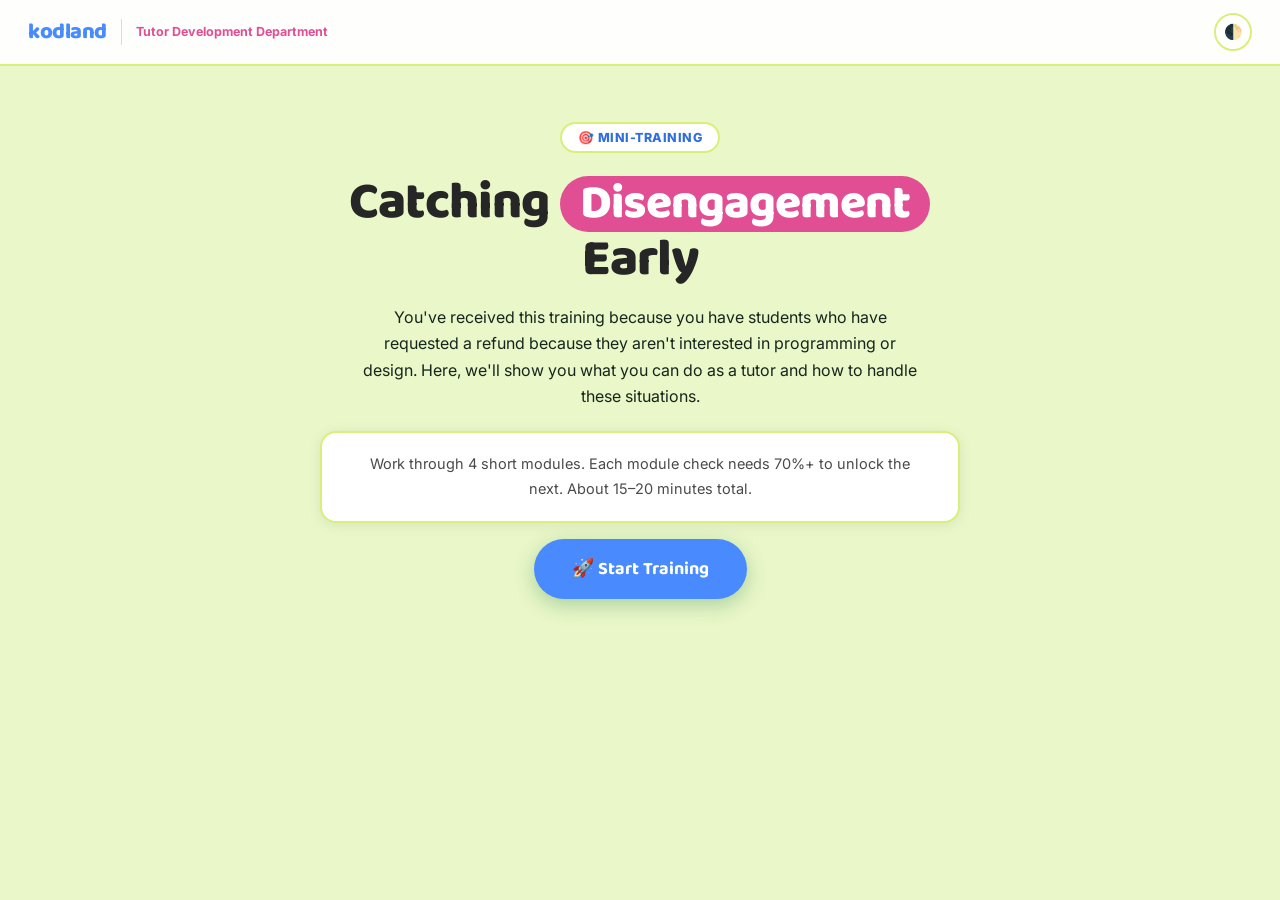
==== index.html @ 2a87a3b4 "Add files via upload" ====
<!DOCTYPE html>
<html lang="en">
<head>
<meta charset="UTF-8">
<meta name="viewport" content="width=device-width, initial-scale=1.0">
<title>Mini-Training · Disengagement — Kodland Tutor Training</title>
<link href="https://fonts.googleapis.com/css2?family=Baloo+2:wght@600;700;800&family=Inter:wght@400;500;600;700;800&display=swap" rel="stylesheet">
<link rel="stylesheet" href="assets/style.css">
</head>
<body>

<!-- HOME -->
<div id="screen-home" class="screen active">
  <nav class="nav">
    <a class="logo" href="#" onclick="goHome();return false;">
      <span class="logo-mark">kodland</span>
      <span class="logo-div"></span>
      <span class="logo-sub" data-i18n="logoSub"></span>
    </a>
    <div class="nav-r">
      <button class="tbtn" onclick="toggleTheme()">🌓</button>
    </div>
  </nav>
  <div class="hero">
    <div class="hero-inner">
      <div class="eyebrow" data-i18n="heroEyebrow"></div>
      <h1 data-i18n-html="heroTitle"></h1>
      <p data-i18n="heroIntro"></p>
      <div class="card"><p data-i18n="heroWork"></p></div>
      <button class="start-btn" onclick="goDashboard()" data-i18n="startBtn"></button>
    </div>
  </div>
</div>

<!-- DASHBOARD -->
<div id="screen-path" class="screen">
  <nav class="nav">
    <a class="logo" href="#" onclick="goHome();return false;">
      <span class="logo-mark">kodland</span>
      <span class="logo-div"></span>
      <span class="logo-sub" data-i18n="logoSub"></span>
    </a>
    <div class="nav-r">
      <span id="ntag" style="font-size:13px;color:var(--text-muted);font-weight:700;display:none"></span>
      <button class="tbtn" onclick="devUnlockAll()" data-i18n-title="devTitle" title="">🔓</button>
      <button class="tbtn" onclick="toggleTheme()">🌓</button>
    </div>
  </nav>
  <div class="msec">
    <div class="slbl">Your learning path</div>
    <div class="grid" id="mgrid"></div>
  </div>
</div>

<!-- CONTENT -->
<div id="screen-content" class="screen">
  <nav class="nav">
    <a class="logo" href="#" onclick="goHome();return false;">
      <span class="logo-mark">kodland</span>
      <span class="logo-div"></span>
      <span class="logo-sub" data-i18n="logoSub"></span>
    </a>
    <div class="nav-r">
      <button class="tbtn" onclick="goDashboard()" data-i18n-title="backToPath" title="">🏠</button>
      <button class="tbtn" onclick="toggleTheme()">🌓</button>
    </div>
  </nav>
  <div class="cbody" id="contentBody"></div>
</div>

<!-- RESULTS -->
<div id="screen-results" class="screen">
  <nav class="nav">
    <a class="logo" href="#" onclick="goHome();return false;">
      <span class="logo-mark">kodland</span><span class="logo-div"></span><span class="logo-sub" data-i18n="logoSub"></span>
    </a>
    <div class="nav-r"><button class="tbtn" onclick="toggleTheme()">🌓</button></div>
  </nav>
  <div class="rbody" id="resultsBody"></div>
</div>


<script>window.PROG_KEY_OVERRIDE='kl-mt-no_interest-progress';</script>
<script src="assets/content-en.js"></script>
<script src="assets/engine.js"></script>
</body>
</html>
---- assets/style.css ----
:root{
  --blue:#498BFF;--blue-d:#2E6FDB;--blue-l:#8FB8FF;
  --coral:#E24E93;--coral-d:#C93876;--pink-hover:#F2A6CB;--pink-hover-d:#D65FA0;
  --green:#D3FF5F;--green-d:#6B9A1E;--green-l:#E9FFB0;
  --ink:#262626;--ink2:#4A4A4A;--muted:#8A8A8A;
  --bg:#EAF7C8;--surface:#FFFFFF;--surface2:#F4FCE0;--border:#D8F07A;
  --text:var(--ink);--text2:var(--ink2);--text-muted:var(--muted);
  --nav-bg:rgba(255,255,255,0.94);--nav-b:#D8F07A;
  --shadow:0 2px 14px rgba(11,31,69,.08);--shadow-h:0 10px 30px rgba(18,59,132,.16);
  --hi-bg:#EEF5FF;--hi-b:#AECBF7;--hi-t:#123B9A;
  --opt-h:#EEF5FF;
  --ok-bg:#EAFBF1;--ok-b:#8FE3B4;--ok-t:#0F7A45;
  --no-bg:#FFF1EF;--no-b:#FFC3B8;--no-t:#B23A26;
  --cute-bg:#FFF9E1;--cute-b:#F6DE94;--cute-t:#8A6412;
  --onbg:var(--ink);--onbg2:var(--ink2);--onbg-muted:var(--muted);
  --r:16px;--rsm:10px;--rpill:999px;
}
[data-theme="dark"]{
  --ink:#ECECEC;--ink2:#B7B7C2;--muted:#8D8D99;
  --bg:#12141A;
  --coral:#F0629F;--coral-d:#E24E93;
  --surface:#1C1F27;--surface2:#242830;--border:#333A4A;
  --nav-bg:rgba(18,20,26,0.92);--nav-b:#2A2E3A;
  --shadow:0 2px 14px rgba(0,0,0,.45);--shadow-h:0 10px 30px rgba(0,0,0,.55);
  --hi-bg:rgba(73,139,255,.12);--hi-b:rgba(73,139,255,.4);--hi-t:#8FB8FF;
  --opt-h:#232838;
  --ok-bg:rgba(15,122,69,.15);--ok-b:rgba(15,122,69,.45);--ok-t:#6FE3A4;
  --no-bg:rgba(178,58,38,.15);--no-b:rgba(178,58,38,.45);--no-t:#FF8B76;
  --cute-bg:rgba(138,100,18,.18);--cute-b:rgba(138,100,18,.45);--cute-t:#F6DE94;
  --onbg:var(--ink);--onbg2:var(--ink2);--onbg-muted:var(--muted);
}
*{box-sizing:border-box;margin:0;padding:0}
html{scroll-behavior:smooth}
body{background:var(--bg);color:var(--text);font-family:'Inter',sans-serif;min-height:100vh;overflow-x:hidden;transition:background .25s,color .25s}
.screen{display:none;min-height:100vh;flex-direction:column}
.screen.active{display:flex}
.nav{display:flex;align-items:center;justify-content:space-between;padding:0 28px;height:66px;background:var(--nav-bg);backdrop-filter:blur(14px);border-bottom:2px solid var(--nav-b);position:sticky;top:0;z-index:100}
.logo{display:flex;align-items:center;gap:9px;text-decoration:none;flex-shrink:0}
.logo-mark{font-family:'Baloo 2',sans-serif;font-weight:800;font-size:22px;letter-spacing:-.5px;color:var(--blue);line-height:1;white-space:nowrap}
.logo-sub{font-family:'Inter',sans-serif;font-weight:700;font-size:12.5px;color:var(--coral);white-space:nowrap;line-height:1.3;max-width:180px}
.logo-div{width:1px;height:26px;background:var(--border);margin:0 5px}
.nav-r{display:flex;align-items:center;gap:8px;position:relative}
.tbtn{display:flex;align-items:center;justify-content:center;width:38px;height:38px;border-radius:50%;background:var(--surface);border:2px solid var(--border);color:var(--text2);font-size:15px;cursor:pointer;transition:all .15s;flex-shrink:0}
.tbtn:hover{border-color:var(--blue-l);background:var(--surface2)}
/* HERO */
.hero{padding:56px 40px 40px;text-align:center;position:relative;overflow:hidden}
.hero-inner{position:relative;max-width:640px;margin:0 auto}
.eyebrow{display:inline-flex;align-items:center;gap:6px;background:var(--surface);border:2px solid var(--border);border-radius:var(--rpill);padding:6px 16px;font-family:'Inter',sans-serif;font-size:12.5px;font-weight:800;color:var(--blue-d);margin-bottom:22px;text-transform:uppercase;letter-spacing:.5px}
.hero h1{font-family:'Baloo 2',sans-serif;font-size:clamp(32px,5.2vw,52px);font-weight:800;line-height:1.08;letter-spacing:-1px;color:var(--onbg);margin-bottom:16px}
.h-pill{display:inline-block;background:#E24E93;color:#fff;border-radius:var(--rpill);padding:2px 20px;margin:0 2px;font-size:.92em}
.hero p{color:#16261c;font-size:16px;line-height:1.65;margin-bottom:22px;max-width:560px;margin-left:auto;margin-right:auto;position:relative;z-index:1}
[data-theme="dark"] .hero p{color:var(--onbg2)}
.hero-reasons{max-width:560px;margin:0 auto 24px;text-align:left;display:flex;flex-direction:column;gap:10px}
.hr-item{display:flex;gap:13px;align-items:center;background:var(--surface);border:2px solid var(--border);border-radius:14px;padding:13px 17px;font-size:14.5px;color:var(--text2);line-height:1.55;box-shadow:var(--shadow)}
.hr-item .hr-ic{flex-shrink:0;font-size:18px;line-height:1;width:38px;height:38px;border-radius:50%;background:var(--hi-bg);display:flex;align-items:center;justify-content:center}
.hr-item:nth-child(2) .hr-ic{background:#E4F5D3}
.hr-item:nth-child(3) .hr-ic{background:#FFE9F2}
.start-btn{display:inline-block;padding:16px 38px;background:var(--blue);color:#fff;border:none;border-radius:var(--rpill);font-family:'Baloo 2',sans-serif;font-size:18px;font-weight:700;cursor:pointer;transition:all .15s;box-shadow:0 6px 20px rgba(20,120,60,.3);margin-top:4px}
.start-btn:hover{background:var(--pink-hover-d);transform:translateY(-2px);box-shadow:0 8px 24px rgba(212,160,23,.4)}
/* DASHBOARD */
.msec{padding:8px 32px 70px;max-width:1080px;margin:0 auto;width:100%}
.slbl{font-family:'Baloo 2',sans-serif;font-size:13px;font-weight:700;text-transform:uppercase;letter-spacing:1.5px;color:var(--onbg-muted);margin-bottom:16px;margin-top:4px}
.grid{display:grid;grid-template-columns:repeat(auto-fill,minmax(290px,1fr));gap:16px}
.mc{background:var(--surface);border:2px solid var(--border);border-radius:var(--r);overflow:hidden;cursor:pointer;transition:transform .2s,box-shadow .2s,border-color .2s;box-shadow:var(--shadow)}
.mc:hover:not(.locked){transform:translateY(-4px);box-shadow:var(--shadow-h)}
.mc.locked{opacity:.5;cursor:not-allowed}
.mc.done{border-color:var(--blue)}
.mc-stripe{height:7px}
.mc-body{padding:22px}
.mc-top{display:flex;align-items:center;justify-content:space-between;margin-bottom:9px}
.mc-num{font-size:12px;font-weight:800;letter-spacing:.8px;text-transform:uppercase;color:var(--text-muted)}
.mc-em{font-size:32px}
.mc-title{font-family:'Baloo 2',sans-serif;font-size:22px;font-weight:700;letter-spacing:-.2px;color:var(--text);margin-bottom:7px;line-height:1.15}
.mc-desc{font-size:14.5px;color:var(--text2);line-height:1.6}
.mc-foot{margin-top:16px;display:flex;align-items:center;justify-content:space-between}
.badge{font-family:'Inter',sans-serif;font-size:11px;font-weight:800;letter-spacing:.3px;padding:5px 13px;border-radius:var(--rpill);text-transform:uppercase}
.bd{background:#E4F5D3;color:var(--green-d);border:1.5px solid var(--green)}
.bs{background:var(--coral);color:#fff;border:1.5px solid var(--coral-d)}
.bl{background:var(--surface2);color:var(--text-muted);border:1.5px solid var(--border)}
.br{background:#DCEBFF;color:var(--blue-d);border:1.5px solid var(--blue-l)}
[data-theme="dark"] .bd{background:rgba(211,255,95,.15);color:var(--green);border-color:rgba(211,255,95,.4)}
[data-theme="dark"] .br{background:rgba(73,139,255,.15);color:var(--blue-l);border-color:rgba(73,139,255,.4)}
.stag{font-size:12.5px;color:var(--text-muted);font-weight:600}
.stag b{color:var(--text)}
/* CONTENT */
.cbody{padding:38px 40px 60px;max-width:820px;margin:0 auto;width:100%;flex:1}
.meyebrow{font-size:11.5px;font-weight:800;text-transform:uppercase;letter-spacing:1px;color:var(--onbg-muted);margin-bottom:9px}
.mh1{font-family:'Baloo 2',sans-serif;font-size:clamp(26px,4vw,38px);font-weight:800;letter-spacing:-.6px;line-height:1.12;color:var(--onbg);margin-bottom:16px}
.mobj{background:var(--surface);border:2px solid var(--border);border-left:5px solid var(--coral);border-radius:0 var(--rsm) var(--rsm) 0;padding:14px 18px;font-size:14.5px;color:var(--text2);line-height:1.6;margin-bottom:34px}
.mobj strong{color:var(--text)}
.sch{font-family:'Baloo 2',sans-serif;font-size:24px;font-weight:800;margin:44px 0 18px;color:var(--onbg);display:flex;align-items:center;gap:12px;letter-spacing:-.3px}
.sch::before{content:'';width:12px;height:12px;border-radius:4px;background:var(--coral);flex-shrink:0;transform:rotate(45deg)}
.sch::after{content:'';flex:1;height:3px;background:var(--coral);border-radius:2px;opacity:.4}
.card{background:var(--surface);border:2px solid var(--border);border-radius:var(--r);padding:19px 21px;margin-bottom:12px;box-shadow:var(--shadow)}
.card h4{font-family:'Baloo 2',sans-serif;font-size:15px;font-weight:700;color:var(--text);margin-bottom:8px}
.card p,.card li{font-size:14.5px;color:var(--text2);line-height:1.7}
.card ul,.card ol{padding-left:18px}
.card li{margin-bottom:6px}
.card p strong,.card li strong{color:var(--text)}
.card p{margin-bottom:10px}
.card p:last-child{margin-bottom:0}
.tbl-wrap{overflow-x:auto;margin-top:4px}
.card table{width:100%;border-collapse:collapse;font-size:13.6px;line-height:1.55}
.card th{text-align:left;padding:9px 11px;border-bottom:2px solid var(--border);font-family:'Baloo 2',sans-serif;font-size:12.8px;color:var(--text)}
.card td{padding:9px 11px;border-bottom:1px solid var(--border);color:var(--text2);vertical-align:top}
.card tr:last-child td{border-bottom:none}
.card.hi{background:var(--hi-bg);border-color:var(--hi-b)}
.card.hi h4{color:var(--hi-t);font-size:16.5px}
.card.hi p,.card.hi li{color:var(--hi-t);opacity:.92}
.card.ok{background:var(--ok-bg);border-color:var(--ok-b)}
.card.ok h4{color:var(--ok-t)}
.card.ok p,.card.ok li{color:var(--ok-t);opacity:.92}
.card.danger{background:var(--no-bg);border-color:var(--no-b)}
.card.danger h4{color:var(--no-t)}
.card.danger p,.card.danger li{color:var(--no-t);opacity:.92}
.card.danger th{color:var(--no-t);border-color:var(--no-b)}
.card.danger td{color:var(--no-t);opacity:.9;border-color:var(--no-b)}
.card.cute{background:var(--cute-bg);border-color:var(--cute-b)}
.card.cute h4{color:var(--cute-t);font-size:16.5px}
.card.cute p,.card.cute li{color:var(--cute-t);opacity:.92}
.acc-item{background:var(--surface);border:2px solid var(--border);border-radius:var(--r);margin-bottom:12px;box-shadow:var(--shadow);overflow:hidden}
.acc-item summary{cursor:pointer;list-style:none;padding:18px 22px;font-family:'Baloo 2',sans-serif;font-weight:700;font-size:16px;display:flex;align-items:center;justify-content:space-between;gap:10px}
.acc-item summary::-webkit-details-marker{display:none}
.acc-item summary::after{content:'▾';font-size:14px;color:var(--text-muted);flex-shrink:0;transition:transform .2s}
.acc-item[open] summary::after{transform:rotate(180deg)}
.acc-item .acc-body{padding:0 22px 20px}
.acc-big-title{font-family:'Baloo 2',sans-serif;font-weight:800;font-size:23px;margin:30px 0 16px;text-align:center}
.sib{padding:16px 18px}
.sib-head{display:flex;align-items:center;gap:14px;margin-bottom:10px}
.sib-ic{font-size:38px;line-height:1;flex-shrink:0;width:52px;height:52px;display:flex;align-items:center;justify-content:center;background:var(--surface2);border-radius:50%}
.sib-head h4{font-family:'Baloo 2',sans-serif;font-size:19px;font-weight:800;line-height:1.25;color:var(--text)}
.sib-body{font-size:13.5px;line-height:1.55}
.sib-body ul,.sib-body ol{margin:0;padding-left:20px}
.sib-body li{margin-bottom:5px}
.sib-body p{margin-bottom:6px}
.notice-line{display:flex;align-items:flex-start;gap:10px;background:var(--surface2);border-radius:var(--rsm);padding:12px 14px;margin-bottom:12px;font-size:13.5px;line-height:1.5}
.notice-line .nl-ic{font-size:22px;flex-shrink:0}
.doavoid{display:grid;grid-template-columns:1fr 1fr;gap:14px;margin-bottom:14px}
@media(max-width:600px){.doavoid{grid-template-columns:1fr}}
.doavoid .dobox,.doavoid .avoidbox{border-radius:var(--r);padding:18px 19px;box-shadow:var(--shadow)}
.doavoid .dobox{background:var(--ok-bg);border:2px solid var(--ok-b)}
.doavoid .avoidbox{background:var(--no-bg);border:2px solid var(--no-b)}
.doavoid h5{font-family:'Baloo 2',sans-serif;font-weight:800;font-size:14.5px;margin-bottom:11px;display:flex;align-items:center;gap:7px}
.doavoid .dobox h5{color:var(--ok-t)}
.doavoid .avoidbox h5{color:var(--no-t)}
.doavoid ul{list-style:none;padding:0;margin:0;display:flex;flex-direction:column;gap:10px}
.doavoid li{display:flex;gap:8px;font-size:13.6px;line-height:1.55}
.doavoid .dobox li{color:var(--ok-t)}
.doavoid .avoidbox li{color:var(--no-t)}
.doavoid li .lic{flex-shrink:0}
.doavoid em{opacity:.85}
.pattern-row{display:grid;grid-template-columns:repeat(3,1fr);gap:14px;margin-bottom:14px}
@media(max-width:760px){.pattern-row{grid-template-columns:1fr}}
.pattern-card{background:var(--surface);border:2px solid var(--border);border-radius:var(--r);padding:22px 20px;box-shadow:var(--shadow);text-align:center;display:flex;flex-direction:column}
.pattern-ic{font-size:38px;margin-bottom:10px}
.pattern-title{font-family:'Baloo 2',sans-serif;font-weight:800;font-size:16px;margin-bottom:9px;color:var(--text)}
.pattern-desc{font-size:12.8px;color:var(--text2);margin-bottom:12px;line-height:1.5;font-style:italic}
.pattern-note{font-size:12.8px;color:var(--text2);line-height:1.55;text-align:left;background:var(--surface2);border-radius:10px;padding:11px 13px;margin-top:auto}
.mobj-box{display:flex;gap:16px;align-items:flex-start;background:var(--surface);border:2px solid var(--border);border-radius:var(--r);padding:18px 20px;margin-bottom:34px;box-shadow:var(--shadow)}
.mobj-ic{width:46px;height:46px;border-radius:50%;background:var(--hi-bg);display:flex;align-items:center;justify-content:center;font-size:21px;flex-shrink:0}
.mobj-txt strong{font-family:'Baloo 2',sans-serif;font-size:11.5px;text-transform:uppercase;letter-spacing:.6px;color:var(--coral);display:block;margin-bottom:5px}
.mobj-txt p{font-size:14.5px;color:var(--text2);line-height:1.6;margin:0}
.mc-em-circle{width:54px;height:54px;border-radius:50%;display:flex;align-items:center;justify-content:center;font-size:27px;flex-shrink:0}
.co-star{background:#FFF6DC;border-color:#F4D883;color:#8A6412}
[data-theme="dark"] .co-star{background:rgba(244,216,131,.15);border-color:rgba(244,216,131,.4);color:#F4D883}
.step-flow{display:flex;align-items:stretch;gap:8px;margin-bottom:14px;flex-wrap:wrap}
.step-box{flex:1;min-width:160px;background:var(--surface);border:2px solid var(--border);border-radius:var(--r);padding:18px 15px;text-align:center;box-shadow:var(--shadow);display:flex;flex-direction:column;align-items:center;justify-content:flex-start}
.step-ic{font-size:32px;margin-bottom:9px}
.step-lbl{font-size:13px;color:var(--text2);line-height:1.45;font-weight:600}
.step-arrow{display:flex;align-items:center;justify-content:center;font-size:22px;color:var(--coral);flex:0 0 auto;font-weight:800}
@media(max-width:700px){.step-flow{flex-direction:column}.step-arrow{transform:rotate(90deg);margin:-4px auto}}
.bigstat{display:flex;gap:22px;align-items:center;background:var(--surface);border:2px solid var(--border);border-radius:var(--r);padding:24px 26px;margin-bottom:14px;box-shadow:var(--shadow)}
.bigstat-num{font-family:'Baloo 2',sans-serif;font-size:54px;font-weight:800;color:var(--blue-d);flex-shrink:0;line-height:1;min-width:110px;text-align:center}
.bigstat-txt{font-size:14px;color:var(--text2);line-height:1.65}
.bigstat-txt strong{color:var(--text)}
@media(max-width:560px){.bigstat{flex-direction:column;text-align:center}}
.ck-list{display:flex;flex-direction:column;gap:11px;background:var(--surface);border:2px solid var(--border);border-radius:var(--r);padding:18px 20px;margin-bottom:12px;box-shadow:var(--shadow)}
.ck-row{display:flex;gap:11px;align-items:flex-start;font-size:14px;color:var(--text2);line-height:1.55}
.ck-box{flex-shrink:0;font-size:18px;color:var(--blue-d);margin-top:-1px}
.nc-list{display:flex;flex-direction:column;gap:12px;margin-bottom:12px}
.nc-row{display:flex;gap:14px;align-items:flex-start;background:var(--surface);border:2px solid var(--border);border-radius:var(--r);padding:15px 18px;box-shadow:var(--shadow)}
.nc-num{flex-shrink:0;width:32px;height:32px;border-radius:50%;background:var(--blue-l);color:var(--blue-d);display:flex;align-items:center;justify-content:center;font-family:'Baloo 2',sans-serif;font-weight:800;font-size:15px}
.nc-txt{font-size:14px;color:var(--text2);line-height:1.6;padding-top:4px}
.mt-pic-crop{position:relative;overflow:hidden;border-radius:var(--r);border:2px solid var(--border);box-shadow:var(--shadow);margin:4px 0 14px;background:var(--surface)}
.mt-pic-crop img{position:absolute;display:block;max-width:none;height:auto}
.sib-strat{display:inline-flex;align-items:center;gap:6px;font-family:'Baloo 2',sans-serif;font-weight:800;font-size:15px;color:var(--coral-d);text-transform:uppercase;letter-spacing:.5px;margin:0 0 6px}
.dt{margin-bottom:16px;scroll-margin-top:90px}
.dt-bar{display:grid;grid-template-columns:repeat(4,1fr);gap:10px;margin-bottom:14px}
@media(max-width:700px){.dt-bar{grid-template-columns:repeat(2,1fr)}}
.dt-btn{display:flex;flex-direction:column;align-items:center;gap:6px;background:var(--surface);border:2px solid var(--border);border-radius:var(--r);padding:14px 8px 12px;font-family:'Baloo 2',sans-serif;font-weight:800;font-size:14.5px;color:var(--text2);cursor:pointer;box-shadow:var(--shadow);transition:transform .15s,border-color .15s,background .15s}
.dt-btn:hover{transform:translateY(-2px)}
.dt-btn.on{border-color:var(--coral);background:var(--hi-bg);color:var(--text)}
.dt-btn-ic{font-size:36px;line-height:1}
.dt-btn-lbl{line-height:1.2;text-align:center}
.dt-panel{display:none}
.dt-panel.on{display:block;animation:dtIn .25s ease}
@keyframes dtIn{from{opacity:0;transform:translateY(6px)}to{opacity:1;transform:none}}
.dt-intro{display:flex;gap:16px;align-items:flex-start;background:var(--surface);border:2px solid var(--border);border-left:6px solid var(--coral);border-radius:var(--r);padding:18px 20px;margin-bottom:12px;box-shadow:var(--shadow)}
.dt-intro-ic{font-size:46px;line-height:1;flex-shrink:0}
.dt-intro-t{font-family:'Baloo 2',sans-serif;font-weight:800;font-size:20px;color:var(--text);margin-bottom:4px}
.dt-intro p{font-size:14.5px;color:var(--text2);line-height:1.65;margin:0}
.dt-intro p strong{color:var(--text)}
.dt-panel .icon-grid{grid-template-columns:repeat(auto-fit,minmax(300px,1fr))}
.dt-panel .icon-grid-item{padding:16px 16px}
.dt-panel .igi-ic{width:56px;height:56px;font-size:30px}
.dt-panel .igi-txt{font-size:14px}
.dt-next{display:block;margin:6px 0 0 auto;background:var(--coral);color:#fff;border:none;border-radius:999px;padding:11px 22px;font-family:'Baloo 2',sans-serif;font-weight:800;font-size:14.5px;cursor:pointer;box-shadow:var(--shadow)}
.dt-next:hover{background:var(--pink-hover-d)}
.dt-done{text-align:right;font-family:'Baloo 2',sans-serif;font-weight:800;font-size:14.5px;color:var(--green-d);margin-top:6px}
.co-body .cv-see{display:flex;gap:8px;align-items:flex-start;margin-bottom:8px}
.co-body .cv-do{display:flex;gap:8px;align-items:flex-start}
.co-body .cv-lbl{flex-shrink:0;font-size:15px}
.icon-grid{display:grid;grid-template-columns:repeat(auto-fit,minmax(220px,1fr));gap:12px;margin-bottom:12px}
.icon-grid-item{display:flex;gap:12px;align-items:flex-start;background:var(--surface);border:2px solid var(--border);border-radius:var(--r);padding:15px 16px;box-shadow:var(--shadow)}
.igi-ic{font-size:24px;flex-shrink:0;width:36px;height:36px;border-radius:50%;background:var(--hi-bg);display:flex;align-items:center;justify-content:center}
.igi-txt{font-size:13.5px;color:var(--text2);line-height:1.55}
.igi-txt strong{color:var(--text)}
.tl-wrap{display:flex;flex-direction:column;margin-bottom:14px}
.tl-item{display:flex;gap:14px;background:var(--surface);border:2px solid var(--border);border-radius:var(--r);padding:16px 18px;box-shadow:var(--shadow)}
.tl-ic{width:42px;height:42px;border-radius:50%;background:var(--hi-bg);display:flex;align-items:center;justify-content:center;font-size:20px;flex-shrink:0}
.tl-lbl{font-family:'Baloo 2',sans-serif;font-weight:800;font-size:12.5px;color:var(--coral-d);text-transform:uppercase;letter-spacing:.4px;margin-bottom:7px}
.tl-body{flex:1}
.tl-body ul{padding-left:18px;margin:0}
.tl-body li{font-size:13.5px;color:var(--text2);line-height:1.6;margin-bottom:5px}
.tl-body li:last-child{margin-bottom:0}
.tl-connector{width:2px;height:16px;background:var(--border);margin-left:39px}
.tbl-full{width:100vw;position:relative;left:50%;right:50%;margin-left:-50vw;margin-right:-50vw;padding:0 max(20px,calc(50vw - 570px));overflow-x:auto;box-sizing:border-box}
.tbl-full table{min-width:1100px}
.tbl-full .card{margin:0}
.tbl-full table tr:nth-child(even){background:var(--surface2)}
.tbl-full table th{position:sticky;top:0;background:var(--blue);color:#fff}
.rule-row{display:flex;flex-direction:column;gap:10px;margin-bottom:14px}
.rule-card{display:flex;gap:14px;align-items:flex-start;background:var(--surface);border:2px solid var(--border);border-left:5px solid var(--blue);border-radius:var(--r);padding:15px 18px;box-shadow:var(--shadow)}
.rule-num{width:32px;height:32px;border-radius:50%;background:var(--blue);color:#fff;font-family:'Baloo 2',sans-serif;font-weight:800;font-size:14px;display:flex;align-items:center;justify-content:center;flex-shrink:0}
.rule-ic{font-size:22px;flex-shrink:0}
.rule-txt{font-size:13.8px;color:var(--text2);line-height:1.55}
.rule-txt strong{color:var(--text)}
.bo-mock{background:#211E33;border-radius:16px;padding:22px 22px 18px;color:#EDEAF9;font-family:'Segoe UI',Inter,sans-serif;margin-bottom:14px;box-shadow:var(--shadow-h);position:relative;margin-top:10px}
.bo-mock-tag{position:absolute;top:-12px;left:18px;background:var(--coral);color:#fff;font-family:'Baloo 2',sans-serif;font-size:11px;font-weight:800;padding:5px 13px;border-radius:999px;text-transform:uppercase;letter-spacing:.4px;box-shadow:0 3px 8px rgba(0,0,0,.25)}
/* BO SIMULATION EMBED (breaks out of the content column on purpose) */
.sim-embed{position:relative;left:50%;right:50%;margin-left:-50vw;margin-right:-50vw;width:100vw;max-width:100vw;margin-top:18px;margin-bottom:22px}
.sim-embed-inner{max-width:1440px;margin:0 auto;padding:0 16px}
.sim-embed-tag{display:inline-block;background:var(--coral);color:#fff;font-family:'Baloo 2',sans-serif;font-size:11px;font-weight:800;padding:5px 13px;border-radius:999px;text-transform:uppercase;letter-spacing:.4px;margin-bottom:10px}
.sim-embed iframe{width:100%;height:480px;border:2px solid var(--border);border-radius:16px;box-shadow:var(--shadow-h);display:block;background:#211E33}
@media(max-width:760px){.sim-embed iframe{height:420px}}
.bo-tabs{display:flex;gap:8px;margin-bottom:14px;flex-wrap:wrap}
.bo-tab{padding:8px 16px;border-radius:8px;border:1px solid #3A3460;background:#2C2846;color:#C3BEDA;font-size:12.5px;font-weight:700;cursor:pointer;font-family:inherit}
.bo-tab.active{background:#498BFF;color:#fff;border-color:#498BFF}
.bo-field{display:flex;gap:10px;padding:9px 0;border-bottom:1px solid rgba(255,255,255,.07);font-size:13px;color:#C3BEDA}
.bo-field:last-child{border-bottom:none}
.bo-field b{color:#fff;min-width:110px;display:inline-block}
.bo-comment{background:#2C2846;border-radius:10px;padding:13px 15px;font-size:12.8px;color:#C3BEDA;line-height:1.65;margin-top:2px}
.bo-comment .role{display:inline-block;background:#3A3460;color:#AEB8FA;font-size:10px;font-weight:800;padding:2px 8px;border-radius:5px;margin-bottom:7px}
.bo-progress-head{display:flex;justify-content:space-between;align-items:flex-start;flex-wrap:wrap;gap:10px;margin-bottom:14px}
.bo-select{background:#342E56;border:1px solid #3A3460;color:#EDEAF9;padding:7px 12px;border-radius:8px;font-size:12.5px;font-family:inherit}
.bo-status{font-size:12px;color:#C3BEDA;display:flex;align-items:center;gap:4px;flex-wrap:wrap}
.bo-status b{color:#fff}
.bo-info-ic{width:22px;height:22px;border-radius:50%;background:#342E56;color:#8FB8FF;display:inline-flex;align-items:center;justify-content:center;font-size:12px;cursor:pointer;border:1px solid #3A3460;margin-left:4px}
.bo-grid-row{display:flex;align-items:center;gap:10px;margin-bottom:12px;flex-wrap:wrap}
.bo-mod-lbl{width:28px;font-weight:800;color:#fff;font-size:13px;flex-shrink:0}
.bo-cell-wrap{display:flex;flex-direction:column;align-items:center;gap:4px;width:66px}
.bo-cell-lbl{font-size:9.5px;color:#8B85A6}
.bo-cell{padding:6px 0;width:100%;text-align:center;border-radius:999px;font-size:11px;font-weight:700}
.bo-cell.attended{background:rgba(52,211,153,.18);color:#7FE8BE}
.bo-cell.absent{background:rgba(242,113,109,.2);color:#FF9C97}
.bo-cell.notsubmitted{background:rgba(242,140,109,.22);color:#FFA98F}
.bo-cell.reviewed{background:rgba(52,211,153,.18);color:#7FE8BE}
.bo-cell.next{background:#342E56;color:#6b6584}
.bo-mod-total{font-size:11.5px;color:#8B85A6;margin-left:4px}
.bo-legend{display:none;position:absolute;top:6px;right:0;background:#fff;color:#2a2540;border-radius:10px;padding:15px 17px;box-shadow:0 10px 30px rgba(0,0,0,.45);z-index:20;width:min(430px,90vw);font-size:12px}
.bo-legend.show{display:block}
.bo-legend-cols{display:grid;grid-template-columns:1fr 1fr;gap:16px}
.bo-legend h6{font-size:11px;text-transform:uppercase;letter-spacing:.4px;color:#8A84A3;margin-bottom:8px}
.bo-legend-row{display:flex;align-items:center;gap:7px;margin-bottom:7px;line-height:1.3}
.bo-legend-dot{width:10px;height:10px;border-radius:50%;flex-shrink:0}
@media(max-width:560px){.bo-legend-cols{grid-template-columns:1fr}.bo-cell-wrap{width:58px}}
.two-col{display:grid;grid-template-columns:1fr 1fr;gap:12px}
@media(max-width:600px){.two-col{grid-template-columns:1fr}}
.three-col{display:grid;grid-template-columns:1fr 1fr 1fr;gap:12px}
@media(max-width:760px){.three-col{grid-template-columns:1fr}}
.divider{border:none;border-top:2px solid var(--border);margin:34px 0}
.ctabtn{display:block;width:100%;padding:17px;background:var(--blue);color:#fff;border:none;border-radius:var(--rpill);font-family:'Baloo 2',sans-serif;font-size:18px;font-weight:700;cursor:pointer;transition:all .15s;margin-bottom:40px;margin-top:4px;box-shadow:0 4px 16px rgba(20,120,60,.28)}
.ctabtn:hover{background:var(--pink-hover-d);transform:translateY(-2px);box-shadow:0 6px 20px rgba(212,160,23,.4)}
.ctabtn:disabled{opacity:.4;cursor:not-allowed;transform:none;box-shadow:none}
@media(max-width:640px){.cbody,.msec,.hero{padding-left:18px;padding-right:18px}}
/* VIDEO SLOT (placeholder — no footage yet) */
.vslot{background:#000000;border:2px solid #2A2A2A;border-radius:var(--r);padding:22px 22px 20px;margin-bottom:12px;color:#EAEAEA}
.vslot-top{display:flex;align-items:center;gap:10px;margin-bottom:10px}
.vslot-ic{width:38px;height:38px;border-radius:50%;background:rgba(255,255,255,.08);display:flex;align-items:center;justify-content:center;font-size:17px;flex-shrink:0}
.vslot-title{font-family:'Baloo 2',sans-serif;font-weight:700;font-size:15px;color:#fff}
.vslot-meta{font-size:11.5px;color:#8FB8FF;text-transform:uppercase;letter-spacing:.5px;font-weight:800;margin-top:2px}
.vslot-frame{background:#000000;border:1px solid rgba(255,255,255,.15);border-radius:12px;padding:26px;text-align:center;margin-bottom:12px;overflow:hidden}
.vslot-frame .big{font-size:30px;margin-bottom:6px}
.vslot-frame .lbl{font-size:12.5px;color:#8FB8FF;font-weight:700}
.vslot-brief{font-size:13px;line-height:1.6;color:#CFCFCF;font-style:italic}
/* CALLOUT (guide-style emoji callouts) */
.callout{display:flex;gap:12px;border-radius:var(--rsm);padding:15px 17px;margin-bottom:12px;font-size:14.3px;line-height:1.68;border:1.5px solid}
.co-ic{font-size:19px;flex-shrink:0;margin-top:1px}
.co-body p{margin-bottom:8px}
.co-body p:last-child{margin-bottom:0}
.co-body ul,.co-body ol{padding-left:18px;margin-bottom:8px}
.co-body li{margin-bottom:4px}
.co-target{background:var(--hi-bg);border-color:var(--hi-b);color:var(--hi-t)}
.co-warn{background:#FFF6EE;border-color:#FBD9B0;color:#9A5B12}
[data-theme="dark"] .co-warn{background:rgba(154,91,18,.18);border-color:rgba(154,91,18,.45);color:#F5B971}
.co-danger{background:var(--no-bg);border-color:var(--no-b);color:var(--no-t)}
.co-ok{background:var(--ok-bg);border-color:var(--ok-b);color:var(--ok-t)}
.co-cute{background:var(--cute-bg);border-color:var(--cute-b);color:var(--cute-t)}
.co-idea{background:#EFFAFF;border-color:#B9E6FA;color:#0B5E85}
[data-theme="dark"] .co-idea{background:rgba(11,94,133,.18);border-color:rgba(11,94,133,.45);color:#7FD4F5}
.co-loop{background:var(--hi-bg);border-color:var(--hi-b);color:var(--hi-t)}
.co-body b,.co-body strong{color:inherit}
/* INTERACTION (selection-based exercises) */
.ix-wrap{background:var(--surface);border:2px solid var(--border);border-radius:var(--r);padding:24px;margin-bottom:16px;box-shadow:var(--shadow)}
.ix-badge{display:inline-flex;align-items:center;gap:6px;background:#DDF3E5;color:var(--blue-d);border:1.5px solid var(--blue-l);border-radius:var(--rpill);padding:5px 14px;font-size:11.5px;font-weight:800;text-transform:uppercase;letter-spacing:.4px;margin-bottom:14px}
[data-theme="dark"] .ix-badge{background:rgba(143,224,180,.15);color:var(--blue-l)}
.ix-title{font-family:'Baloo 2',sans-serif;font-size:18px;font-weight:800;color:var(--text);margin-bottom:8px}
.ix-instr{font-size:14px;color:var(--text2);line-height:1.6;margin-bottom:18px}
.ix-card{background:var(--surface2);border:2px solid var(--border);border-radius:var(--rsm);padding:14px 16px;margin-bottom:10px;font-size:14px;color:var(--text);cursor:pointer;transition:all .15s;line-height:1.55}
.ix-card:hover:not(.locked){border-color:var(--blue-l);transform:translateY(-1px)}
.ix-card.locked{cursor:default}
.ix-card.correct{background:var(--ok-bg);border-color:var(--ok-b);color:var(--ok-t)}
.ix-card.wrong{background:var(--no-bg);border-color:var(--no-b);color:var(--no-t)}
.ix-zones{display:grid;grid-template-columns:repeat(auto-fit,minmax(180px,1fr));gap:10px;margin-top:14px}
.ix-zone{border:2px dashed var(--border);border-radius:var(--rsm);padding:12px;text-align:center;font-family:'Baloo 2',sans-serif;font-weight:700;font-size:13px;color:var(--text2)}
.ix-zone-btn{display:block;width:100%;padding:9px 8px;margin-top:8px;border-radius:8px;border:2px solid var(--border2,var(--border));background:var(--surface);font-family:'Inter',sans-serif;font-weight:700;font-size:12.5px;cursor:pointer;color:var(--text2)}
.ix-zone-btn:hover:not(:disabled){border-color:var(--blue-l);color:var(--blue-d)}
.ix-zone-btn:disabled{opacity:.4;cursor:not-allowed}
.ix-zone-btn.correct-zone{opacity:1!important;background:var(--ok-bg);border-color:var(--ok-b);color:var(--ok-t)}
.ix-zone-btn.wrong-zone{opacity:1!important;background:var(--no-bg);border-color:var(--no-b);color:var(--no-t)}
.ix-fb{margin-top:8px;font-size:13px;line-height:1.55;border-radius:8px;padding:9px 12px}
.ix-fb.ok{background:var(--ok-bg);color:var(--ok-t)}
.ix-fb.bad{background:var(--no-bg);color:var(--no-t)}
.ix-progress{font-size:12.5px;color:var(--text-muted);font-weight:700;margin-top:14px;text-align:right}
.ix-nextbtn{display:none;margin-top:16px;width:100%;padding:14px;background:var(--blue);color:#fff;border:none;border-radius:var(--rpill);font-family:'Baloo 2',sans-serif;font-size:16px;font-weight:700;cursor:pointer}
.ix-nextbtn.show{display:block}
.ix-nextbtn:hover{background:var(--pink-hover-d)}
.ix-sim-link{display:flex;gap:16px;align-items:center;background:var(--hi-bg);border:2px solid var(--hi-b);border-radius:var(--r);padding:20px;margin-bottom:16px}
.ix-sim-link .em{font-size:34px;flex-shrink:0}
.ix-sim-link a.simbtn{display:inline-block;margin-top:8px;background:var(--blue);color:#fff;padding:10px 20px;border-radius:var(--rpill);font-family:'Baloo 2',sans-serif;font-weight:700;font-size:14px;text-decoration:none}
.ix-sim-link a.simbtn:hover{background:var(--pink-hover-d)}
/* QUIZ */
.qbody{padding:38px 40px;max-width:700px;margin:0 auto;width:100%;flex:1}
.qpt{height:8px;background:var(--surface2);border:1.5px solid var(--border);border-radius:var(--rpill);margin-bottom:38px;overflow:hidden}
.qpf{height:100%;background:linear-gradient(90deg,var(--blue),var(--coral));border-radius:var(--rpill);transition:width .4s ease}
.qctr{font-size:12.5px;font-weight:800;text-transform:uppercase;letter-spacing:1px;color:var(--onbg-muted);margin-bottom:11px}
.qtxt{font-family:'Baloo 2',sans-serif;font-size:22px;font-weight:700;letter-spacing:-.3px;line-height:1.35;margin-bottom:28px;color:var(--onbg)}
.qopts{display:flex;flex-direction:column;gap:11px}
.qopt{background:var(--surface);border:2px solid var(--border);border-radius:var(--r);padding:15px 19px;cursor:pointer;font-size:14.5px;color:var(--text);font-family:'Inter',sans-serif;font-weight:500;transition:all .15s;text-align:left;line-height:1.5;box-shadow:var(--shadow)}
.qopt:hover:not(.answered){background:var(--opt-h);border-color:var(--blue-l)}
.qopt.correct{background:var(--ok-bg);border-color:var(--ok-b);color:var(--ok-t)}
.qopt.wrong{background:var(--no-bg);border-color:var(--no-b);color:var(--no-t)}
.qopt.answered{cursor:default}
.qfb{display:none;margin-top:15px;border-radius:var(--rsm);padding:14px 17px;font-size:14.5px;line-height:1.6;border:2px solid}
.qfb.show{display:block}
.qfb.ok{background:var(--ok-bg);border-color:var(--ok-b);color:var(--ok-t)}
.qfb.bad{background:var(--no-bg);border-color:var(--no-b);color:var(--no-t)}
.qnxt{display:none;margin-top:19px;width:100%;padding:15px;background:var(--blue);color:#fff;border:none;border-radius:var(--rpill);font-family:'Baloo 2',sans-serif;font-size:17px;font-weight:700;cursor:pointer;transition:all .15s}
.qnxt.show{display:block}
.qnxt:hover{background:var(--pink-hover-d)}
/* RESULTS */
.rbody{padding:64px 40px;max-width:540px;margin:0 auto;text-align:center;flex:1}
.remi{font-size:66px;margin-bottom:15px}
.rtitle{font-family:'Baloo 2',sans-serif;font-size:31px;font-weight:800;letter-spacing:-.4px;color:var(--onbg)}
.rpct{font-family:'Baloo 2',sans-serif;font-size:64px;font-weight:800;line-height:1;margin:15px 0 7px}
.rpct.pass{color:var(--blue)}
.rpct.fail{color:var(--no-t)}
.rsub{color:var(--onbg2);font-size:15.5px;line-height:1.65;margin-bottom:32px}
.bdark{display:block;width:100%;padding:15px 24px;margin-bottom:10px;background:var(--blue);color:#fff;border:none;border-radius:var(--rpill);font-family:'Baloo 2',sans-serif;font-size:17px;font-weight:700;cursor:pointer;transition:all .15s}
.bdark:hover{background:var(--pink-hover-d)}
.bline{display:block;width:100%;padding:14px 24px;margin-bottom:10px;background:transparent;color:var(--text2);border:2px solid var(--border);border-radius:var(--rpill);font-family:'Inter',sans-serif;font-size:14.5px;font-weight:700;cursor:pointer;transition:all .15s}
.bline:hover{background:var(--surface2);color:var(--text);border-color:var(--blue-l)}
/* FEEDBACK SLIDERS (ungraded, end of exam) */
.fbq{background:var(--surface);border:2px solid var(--border);border-radius:var(--r);padding:20px;margin-bottom:14px;text-align:left}
.fbq label{display:block;font-family:'Baloo 2',sans-serif;font-weight:700;font-size:14.5px;color:var(--text);margin-bottom:12px}
.fbq .scale{display:flex;gap:8px}
.fbq .scale button{flex:1;padding:11px 0;border-radius:10px;border:2px solid var(--border);background:var(--surface2);font-weight:800;font-family:'Baloo 2',sans-serif;cursor:pointer;color:var(--text2)}
.fbq .scale button.sel{background:var(--blue);border-color:var(--blue);color:#fff}
.fbq .scalelbl{display:flex;justify-content:space-between;font-size:11px;color:var(--text-muted);margin-top:6px}
/* CHECKLIST / FIELD CARD */
.chk-body{padding:44px 40px 64px;max-width:760px;margin:0 auto;flex:1}
.chk-badge{display:inline-flex;align-items:center;gap:6px;background:#DDF3E5;color:var(--blue-d);border:2px solid var(--blue-l);border-radius:var(--rpill);padding:6px 15px;font-family:'Inter',sans-serif;font-size:12.5px;font-weight:800;text-transform:uppercase;letter-spacing:.5px;margin-bottom:16px}
[data-theme="dark"] .chk-badge{background:rgba(143,224,180,.18);color:var(--blue-l)}
.chk-h1{font-family:'Baloo 2',sans-serif;font-size:clamp(24px,4vw,34px);font-weight:800;letter-spacing:-.6px;line-height:1.15;color:var(--onbg);margin-bottom:12px}
.chk-sub{font-size:15.5px;color:var(--onbg2);line-height:1.7;margin-bottom:30px}
.chk-list{display:flex;flex-direction:column;gap:12px}
.chk-item{display:flex;gap:14px;align-items:flex-start;background:var(--surface);border:2px solid var(--border);border-radius:var(--r);padding:16px 19px;box-shadow:var(--shadow)}
.chk-ic{width:30px;height:30px;border-radius:50%;background:#DDF3E5;color:var(--blue-d);display:flex;align-items:center;justify-content:center;font-weight:800;flex-shrink:0;font-family:'Baloo 2',sans-serif;font-size:13px}
.chk-txt{font-size:14px;color:var(--text2);line-height:1.6;padding-top:4px}
.chk-selfeval{margin-top:36px;background:var(--surface2);border:2px dashed var(--blue-l);border-radius:var(--r);padding:24px 26px}
.chk-selfeval-h{font-family:'Baloo 2',sans-serif;font-size:20px;font-weight:800;color:var(--text);margin-bottom:6px}
.chk-selfeval-sub{font-size:13.5px;color:var(--text-muted);margin-bottom:16px;line-height:1.55}
.chk-self-item{display:flex;gap:10px;margin-bottom:11px;font-size:14px;color:var(--text2);line-height:1.6}
.chk-self-item:last-child{margin-bottom:0}
.chk-actions{display:flex;gap:12px;margin-top:30px;flex-wrap:wrap}
.chk-actions button{flex:1;min-width:220px;margin-bottom:0}
.fc-block{background:var(--surface);border:2px solid var(--border);border-radius:var(--r);padding:18px 20px;margin-bottom:12px}
.fc-block h4{font-family:'Baloo 2',sans-serif;font-size:14.5px;color:var(--blue-d);text-transform:uppercase;letter-spacing:.4px;margin-bottom:8px}
.fc-block p,.fc-block li{font-size:13.8px;color:var(--text2);line-height:1.6}
.fc-block ul{padding-left:18px}
@media print{
  .nav,.no-print{display:none!important}
  body{background:#fff}
  .chk-body{padding:10px 6px;max-width:100%}
  .chk-item,.chk-selfeval,.fc-block{box-shadow:none;break-inside:avoid}
}

/* narrow screens + long translated labels: keep the top bar and tables inside the viewport */
@media(max-width:640px){
  .nav{padding:0 12px;gap:8px}
  .logo{gap:6px}
  .logo-mark{font-size:20px}
  .logo-div{margin:0 1px;height:22px}
  .logo-sub{font-size:10px;max-width:96px;line-height:1.15}
  .nav-r{gap:6px;flex-shrink:0}
  #ntag{font-size:10.5px!important;max-width:74px;line-height:1.15;text-align:right;white-space:normal}
  .lang-btn{padding:7px 9px}
  .card table{font-size:12.5px}
  .card th,.card td{padding:7px 6px;overflow-wrap:anywhere;hyphens:auto}
  .card th{font-size:11.5px}
}
@media(max-width:520px){
  .logo-div,.logo-sub{display:none}
}

/* long words in translated text must wrap inside their cards instead of widening them */
.pattern-card,.card,.co,.step-box,.ix-card,.ix-fb,.mobj-txt{min-width:0;overflow-wrap:break-word}
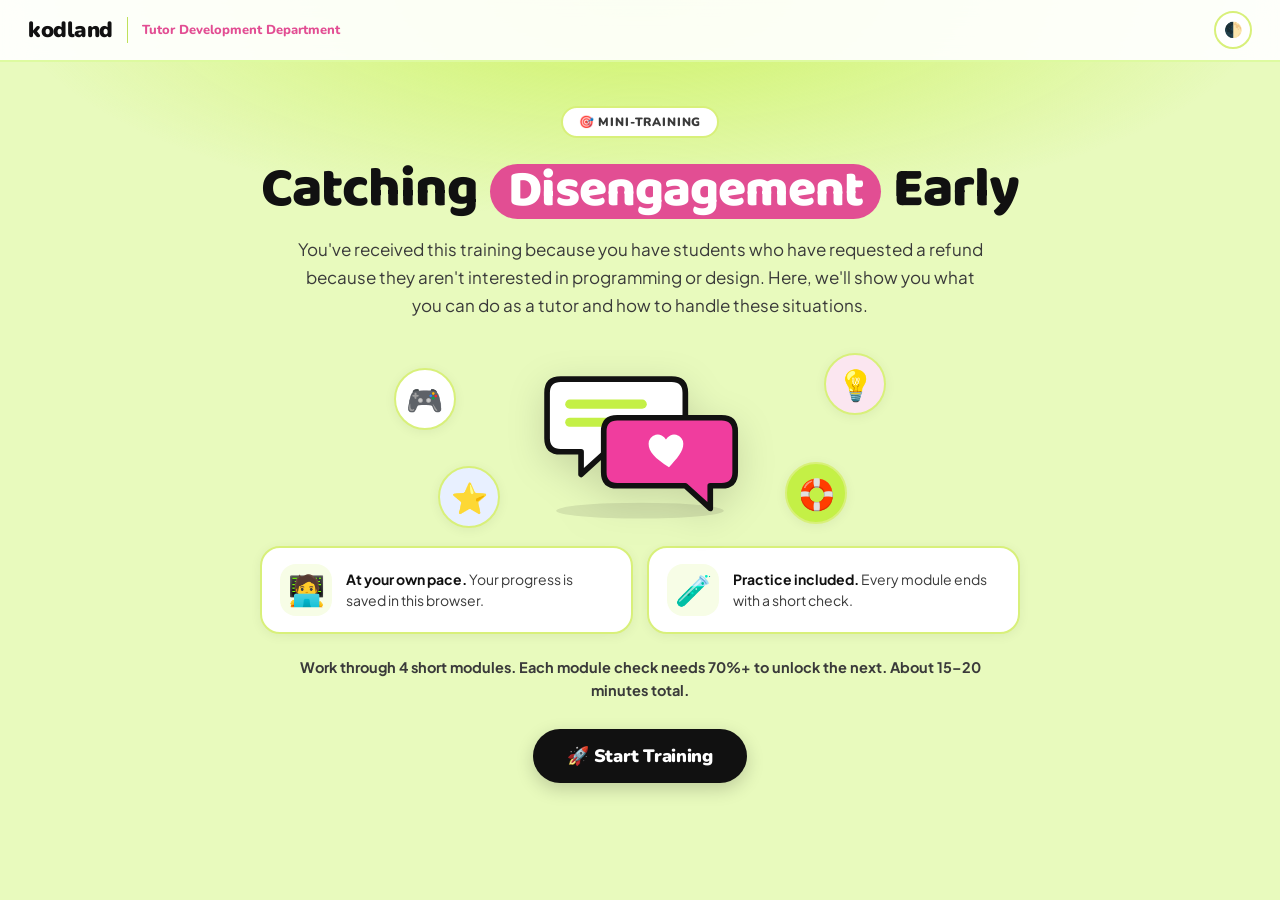
==== commit 7da8d881: "Add files via upload" ====
--- a/index.html
+++ b/index.html
@@ -4,8 +4,11 @@
 <meta charset="UTF-8">
 <meta name="viewport" content="width=device-width, initial-scale=1.0">
 <title>Mini-Training · Disengagement — Kodland Tutor Training</title>
-<link href="https://fonts.googleapis.com/css2?family=Baloo+2:wght@600;700;800&family=Inter:wght@400;500;600;700;800&display=swap" rel="stylesheet">
+<link rel="preconnect" href="https://fonts.googleapis.com"><link rel="preconnect" href="https://fonts.gstatic.com" crossorigin>
+<link href="https://fonts.googleapis.com/css2?family=Baloo+2:wght@600;700;800&family=Inter:wght@400;500;600;700;800&family=Nunito:wght@700;800;900&family=Plus+Jakarta+Sans:wght@400;500;600;700;800&display=swap" rel="stylesheet">
 <link rel="stylesheet" href="assets/style.css">
+<link rel="stylesheet" href="assets/theme.css">
+<style>:root,:root[data-theme="dark"]{--pink:#E24E93;--pink-d:#C93876;--coral:#E24E93;--coral-d:#C93876}:root:not([data-theme="dark"]){--pink-l:#FBE6F0}</style>
 </head>
 <body>
 
@@ -26,7 +29,12 @@
       <div class="eyebrow" data-i18n="heroEyebrow"></div>
       <h1 data-i18n-html="heroTitle"></h1>
       <p data-i18n="heroIntro"></p>
-      <div class="card"><p data-i18n="heroWork"></p></div>
+      <div class="hero-art" id="heroArt"></div>
+      <div class="hero-cards">
+        <div class="hcard"><span class="hc-ic">🧑‍💻</span><div data-i18n-html="heroCard1"></div></div>
+        <div class="hcard"><span class="hc-ic">🧪</span><div data-i18n-html="heroCard2"></div></div>
+      </div>
+      <p class="hero-work" data-i18n="heroWork" style="font-size:14.5px;font-weight:700"></p>
       <button class="start-btn" onclick="goDashboard()" data-i18n="startBtn"></button>
     </div>
   </div>
@@ -47,7 +55,8 @@
     </div>
   </nav>
   <div class="msec">
-    <div class="slbl">Your learning path</div>
+    <div class="slbl" data-i18n="pathLabel"></div>
+    <div class="pbar"><b id="pbCount">0/6</b><div class="ptrack"><i id="pbFill"></i></div><span data-i18n="pbLabel"></span></div>
     <div class="grid" id="mgrid"></div>
   </div>
 </div>
@@ -80,7 +89,9 @@
 </div>
 
 
-<script>window.PROG_KEY_OVERRIDE='kl-mt-no_interest-progress';</script>
+<canvas id="confetti"></canvas>
+
+<script>window.PROG_KEY_OVERRIDE='kl-mt-no_interest-progress'; window.HERO_ART={ill:'chat',orbs:['🎮','💡','⭐','🛟']};</script>
 <script src="assets/content-en.js"></script>
 <script src="assets/engine.js"></script>
 </body>
--- a/assets/style.css
+++ b/assets/style.css
@@ -186,7 +186,7 @@
 .mt-pic-crop img{position:absolute;display:block;max-width:none;height:auto}
 .sib-strat{display:inline-flex;align-items:center;gap:6px;font-family:'Baloo 2',sans-serif;font-weight:800;font-size:15px;color:var(--coral-d);text-transform:uppercase;letter-spacing:.5px;margin:0 0 6px}
 .dt{margin-bottom:16px;scroll-margin-top:90px}
-.dt-bar{display:grid;grid-template-columns:repeat(4,1fr);gap:10px;margin-bottom:14px}
+.dt-bar{display:grid;grid-template-columns:repeat(auto-fit,minmax(150px,1fr));gap:10px;margin-bottom:14px}
 @media(max-width:700px){.dt-bar{grid-template-columns:repeat(2,1fr)}}
 .dt-btn{display:flex;flex-direction:column;align-items:center;gap:6px;background:var(--surface);border:2px solid var(--border);border-radius:var(--r);padding:14px 8px 12px;font-family:'Baloo 2',sans-serif;font-weight:800;font-size:14.5px;color:var(--text2);cursor:pointer;box-shadow:var(--shadow);transition:transform .15s,border-color .15s,background .15s}
 .dt-btn:hover{transform:translateY(-2px)}
--- a/assets/theme.css
+++ b/assets/theme.css
@@ -0,0 +1,361 @@
+/* ==========================================================================
+   Mini_Training_7_Technical_Issues — visual theme (v2)
+   Loaded AFTER style.css. It re-skins the training with the look of the
+   "Kodland TD Core-EM Training" (lime background, pink accent, big emoji,
+   colourful cards, interactive widgets) and adds the new components used by
+   the content: symCards, flipCards, tabsBlock, stepper, chatMock, ill().
+   To go back to the old look, just remove the <link> to this file.
+   ========================================================================== */
+
+:root{
+  --bg:#E8FABD; --bg2:#F4FCD3; --surface:#FFFFFF; --surface2:#F7FDE6;
+  --border:#D8F07A; --line2:#BFE15A; --nav-b:#DDFAA0;
+  --ink:#111111; --ink2:#3A3A3A; --muted:#6B6F7D;
+  --lime:#C4F046; --lime-d:#AEDD2E; --lime-dd:#5E7F07;
+  --pink:#F03D9E; --pink-d:#D4308A; --pink-l:#FFE4F2;
+  --blue:#3E7BFA; --blue-d:#2A63D8; --blue-l:#E8F0FF;
+  --ok:#1FA45A; --ok-l:#E6F8EE; --orange:#F59E0B; --orange-l:#FFF3DC;
+  --red:#E5484D; --red-l:#FFEBEC; --violet:#8B5CF6; --violet-l:#F0EAFF; --yellow:#FFD34D;
+  --coral:#F03D9E; --coral-d:#D4308A;
+  --text:var(--ink); --text2:var(--ink2); --text-muted:var(--muted);
+  --r:20px; --rsm:12px;
+  --shadow:0 2px 12px rgba(0,0,0,.06); --shadow-h:0 10px 30px rgba(0,0,0,.12);
+  --f-disp:'Nunito','Baloo 2',system-ui,'Segoe UI',Arial,sans-serif;
+  --f-body:'Plus Jakarta Sans','Inter',system-ui,'Segoe UI',Arial,sans-serif;
+}
+[data-theme="dark"]{
+  --bg:#10150C; --bg2:#161D10; --surface:#1B2214; --surface2:#222B19;
+  --border:#34421F; --line2:#4B5F2A; --nav-b:#2B3820;
+  --ink:#F2F5EA; --ink2:#C9D1B8; --muted:#97A082;
+  --blue-l:#1D2A47; --pink-l:#3A1A2C; --ok-l:#14301F; --orange-l:#3A2C10; --red-l:#3A1C1E; --violet-l:#2A2144;
+  --shadow:0 2px 12px rgba(0,0,0,.4); --shadow-h:0 10px 30px rgba(0,0,0,.55);
+}
+
+html{scroll-behavior:smooth}
+body{font-family:var(--f-body);background:var(--bg);color:var(--ink);-webkit-font-smoothing:antialiased}
+body::before{content:"";position:fixed;inset:0 0 auto 0;height:520px;background:radial-gradient(ellipse 70% 60% at 50% 0%,rgba(196,240,70,.75),transparent 70%);pointer-events:none;z-index:0}
+[data-theme="dark"] body::before{background:radial-gradient(ellipse 70% 60% at 50% 0%,rgba(120,170,30,.28),transparent 70%)}
+.screen{position:relative;z-index:1}
+h1,h2,h3,h4,.mh1,.rtitle,.start-btn{font-family:var(--f-disp);font-weight:900;letter-spacing:-.02em}
+::selection{background:var(--lime);color:#111}
+
+/* ---------- Nav ---------- */
+.nav{height:62px;background:rgba(255,255,255,.92);border-bottom:2px solid var(--nav-b)}
+[data-theme="dark"] .nav{background:rgba(16,21,12,.9)}
+.logo-mark{font-family:var(--f-disp);font-weight:900;font-size:22px;color:var(--ink);letter-spacing:-.5px}
+.logo-sub{font-family:var(--f-disp);font-weight:800;font-size:13px;color:var(--pink);max-width:none}
+.logo-div{background:var(--line2)}
+.tbtn{background:var(--surface);border:2px solid var(--border);color:var(--ink)}
+.tbtn:hover{background:var(--lime);border-color:var(--lime-d)}
+#ntag{background:var(--lime);color:#111!important;border-radius:999px;padding:6px 13px;font-weight:800!important;font-size:12.5px!important}
+
+/* ---------- Buttons ---------- */
+.start-btn,.ctabtn,.ix-nextbtn,.bdark{font-family:var(--f-disp);background:var(--ink);color:#fff;border-radius:999px;border:0;font-weight:900;transition:transform .15s,background .15s,box-shadow .15s}
+[data-theme="dark"] .start-btn,[data-theme="dark"] .ctabtn,[data-theme="dark"] .ix-nextbtn,[data-theme="dark"] .bdark{background:var(--lime);color:#111}
+.start-btn:hover,.ctabtn:hover,.ix-nextbtn:hover,.bdark:hover{background:var(--pink);color:#fff;transform:translateY(-2px);box-shadow:0 8px 22px rgba(240,61,158,.28)}
+.start-btn{padding:15px 34px;font-size:18px;box-shadow:0 6px 18px rgba(0,0,0,.18)}
+.bline{border:2px solid var(--line2);background:var(--surface);color:var(--ink);border-radius:999px;font-weight:800}
+
+/* ---------- Home / hero ---------- */
+.hero{padding:44px 24px 24px}
+.hero-inner{max-width:880px}
+.eyebrow{background:var(--surface);border:2px solid var(--border);color:var(--ink2);font-family:var(--f-disp);font-weight:900;font-size:12px;letter-spacing:.07em}
+.hero h1{font-size:clamp(34px,5.6vw,56px);line-height:1.06;color:var(--ink)}
+.h-pill{background:var(--pink);color:#fff;border-radius:999px;padding:0 18px;box-decoration-break:clone;-webkit-box-decoration-break:clone}
+.hero p{color:var(--ink2);font-size:17px;line-height:1.65;max-width:700px}
+.hero .card{max-width:640px;margin:0 auto 22px;background:var(--surface);border:2px solid var(--border);border-radius:var(--r);text-align:center}
+.hero-art{position:relative;height:190px;max-width:560px;margin:2px auto 14px;display:flex;align-items:center;justify-content:center}
+.hero-art .ill{width:230px;height:170px;position:relative;z-index:2;filter:drop-shadow(0 10px 18px rgba(0,0,0,.14));animation:floaty 5s ease-in-out infinite}
+.orb{position:absolute;display:flex;align-items:center;justify-content:center;width:62px;height:62px;border-radius:50%;background:var(--surface);border:2px solid var(--border);font-size:30px;box-shadow:var(--shadow);animation:floaty 4.2s ease-in-out infinite}
+.orb.o1{left:6%;top:14%;animation-delay:.2s}.orb.o2{right:6%;top:6%;animation-delay:.9s;background:var(--pink-l)}
+.orb.o3{left:14%;bottom:2%;animation-delay:1.4s;background:var(--blue-l)}.orb.o4{right:13%;bottom:4%;animation-delay:.5s;background:var(--lime)}
+@keyframes floaty{0%,100%{transform:translateY(0)}50%{transform:translateY(-8px)}}
+.hero-cards{display:grid;grid-template-columns:1fr 1fr;gap:14px;max-width:760px;margin:6px auto 22px;text-align:left}
+.hcard{display:flex;gap:14px;align-items:center;background:var(--surface);border:2px solid var(--border);border-radius:var(--r);padding:16px 18px;box-shadow:var(--shadow);font-size:14px;line-height:1.5;color:var(--ink2)}
+.hcard .hc-ic{flex:0 0 auto;font-size:30px;width:52px;height:52px;border-radius:16px;background:var(--surface2);display:flex;align-items:center;justify-content:center}
+.hcard b{color:var(--ink)}
+@media(max-width:700px){.hero-cards{grid-template-columns:1fr}.hero-art{height:160px}.orb{width:50px;height:50px;font-size:24px}}
+
+/* ---------- Dashboard ---------- */
+.msec{max-width:1040px;padding:6px 24px 70px}
+.slbl{font-family:var(--f-disp);font-weight:900;font-size:13px;letter-spacing:.1em;color:var(--pink);margin:14px 0 12px}
+.pbar{display:flex;align-items:center;gap:16px;background:var(--surface);border:2px solid var(--border);border-radius:999px;padding:12px 20px;margin:4px 0 22px;box-shadow:var(--shadow)}
+.pbar b{font-family:var(--f-disp);font-size:20px;font-weight:900}
+.ptrack{flex:1;height:12px;border-radius:999px;background:var(--surface2);border:1px solid var(--border);overflow:hidden}
+.ptrack i{display:block;height:100%;width:0;border-radius:999px;background:linear-gradient(90deg,var(--lime-d),var(--pink));transition:width .8s cubic-bezier(.2,.8,.2,1)}
+.pbar span{font-weight:800;font-size:13px;color:var(--muted);white-space:nowrap}
+.grid{grid-template-columns:repeat(2,1fr);gap:18px}
+@media(max-width:760px){.grid{grid-template-columns:1fr}}
+.mc{position:relative;border:2px solid var(--border);border-top:7px solid var(--mcol,var(--lime-d));border-radius:24px;box-shadow:var(--shadow);background:var(--surface);overflow:hidden}
+.mc-stripe{display:none}
+.mc:hover:not(.locked){transform:translateY(-5px);box-shadow:var(--shadow-h)}
+.mc.locked{background:repeating-linear-gradient(135deg,var(--surface) 0 18px,var(--surface2) 18px 36px);opacity:.78;filter:saturate(.6);cursor:not-allowed}
+.mc-body{padding:20px 22px 20px;position:relative}
+.mc-num{font-family:var(--f-disp);font-size:12px;font-weight:900;letter-spacing:.09em;text-transform:uppercase;color:var(--muted)}
+.mc-em-circle{display:none}
+.mc-big{display:block;font-size:56px;line-height:1;margin:10px 0 8px;transition:transform .25s}
+.mc:hover:not(.locked) .mc-big{transform:scale(1.12) rotate(-6deg)}
+.mc-title{font-family:var(--f-disp);font-weight:900;font-size:22px;margin:2px 0 6px;color:var(--ink)}
+.mc-desc{font-size:13.5px;line-height:1.55;color:var(--ink2);min-height:62px}
+.mc-foot{margin-top:12px}
+.mc.done{border-right-color:var(--ok);border-bottom-color:var(--ok);border-left-color:var(--ok)}
+.mc.done::after{content:"✓";position:absolute;right:16px;top:16px;width:30px;height:30px;border-radius:50%;background:var(--ok);color:#fff;font-weight:900;display:flex;align-items:center;justify-content:center}
+.badge{font-family:var(--f-disp);font-weight:900;border-radius:999px;padding:7px 14px;font-size:12.5px}
+.badge.br{background:var(--ink);color:#fff}
+.badge.bd{background:var(--ok-l);color:var(--ok);border:1px solid var(--ok)}
+.badge.bl{background:var(--surface2);color:var(--muted);border:1px solid var(--border)}
+
+/* ---------- Module page ---------- */
+.rdbar{position:fixed;top:62px;left:0;right:0;height:4px;background:transparent;z-index:90}
+.rdbar i{display:block;height:100%;width:0;background:linear-gradient(90deg,var(--lime-d),var(--pink));border-radius:0 4px 4px 0;transition:width .12s linear}
+.cbody{max-width:1000px;padding:30px 24px 90px}
+.mhead{display:grid;grid-template-columns:1fr auto;gap:18px;align-items:center}
+@media(max-width:760px){.mhead{grid-template-columns:1fr}.mhead-art{display:none}}
+.meyebrow{font-family:var(--f-disp);font-weight:900;font-size:12.5px;letter-spacing:.09em;text-transform:uppercase;color:var(--pink)}
+.mh1{font-size:clamp(30px,4.6vw,46px);line-height:1.08;margin:6px 0 14px}
+.mh1-em{display:inline-block;margin-right:4px;animation:pop .7s cubic-bezier(.2,1.4,.4,1) both}
+@keyframes pop{from{transform:scale(.3) rotate(-20deg);opacity:0}to{transform:scale(1) rotate(0);opacity:1}}
+.mobj-box{background:var(--surface);border:2px solid var(--border);border-left:7px solid var(--lime-d);border-radius:var(--r);box-shadow:var(--shadow);padding:16px 20px}
+.mobj-ic{background:var(--lime);border-radius:14px}
+.mobj-txt strong{color:var(--lime-dd);font-family:var(--f-disp);letter-spacing:.06em;text-transform:uppercase;font-size:12px}
+[data-theme="dark"] .mobj-txt strong{color:var(--lime)}
+.mhead-art .ill{width:210px;height:160px;filter:drop-shadow(0 10px 16px rgba(0,0,0,.12));animation:floaty 5.5s ease-in-out infinite}
+.learn{display:grid;grid-template-columns:repeat(4,1fr);gap:12px;margin:18px 0 14px}
+@media(max-width:860px){.learn{grid-template-columns:repeat(2,1fr)}}
+.lcard{background:var(--surface);border:2px solid var(--border);border-radius:var(--r);padding:14px 15px;box-shadow:var(--shadow);transition:transform .2s}
+.lcard:hover{transform:translateY(-3px)}
+.lcard span{display:block;font-size:30px;margin-bottom:6px}
+.lcard p{font-size:13px;line-height:1.45;color:var(--ink2);font-weight:600}
+.chips{display:flex;flex-wrap:wrap;gap:8px;margin:6px 0 10px}
+.chip{background:var(--surface);border:2px solid var(--border);border-radius:999px;padding:7px 14px;font-size:13px;font-weight:800;color:var(--ink);cursor:pointer;font-family:inherit;transition:all .15s}
+.chip:hover{background:var(--lime);border-color:var(--lime-d);transform:translateY(-1px)}
+.sec{margin-top:44px;scroll-margin-top:84px}
+.sh{display:flex;align-items:center;gap:14px;margin:0 0 16px}
+.se{flex:0 0 auto;width:54px;height:54px;border-radius:16px;background:var(--surface);border:2px solid var(--border);box-shadow:var(--shadow);display:flex;align-items:center;justify-content:center;font-size:30px}
+.sh h2{font-size:clamp(20px,2.6vw,27px);margin:0;white-space:normal}
+.sh::after{content:"";flex:1;height:5px;border-radius:5px;background:linear-gradient(90deg,var(--lime-d),transparent)}
+.reveal{opacity:0;transform:translateY(18px);transition:opacity .55s ease,transform .55s ease}
+.reveal.in{opacity:1;transform:none}
+@media(prefers-reduced-motion:reduce){.reveal{opacity:1;transform:none;transition:none}.hero-art .ill,.orb,.mhead-art .ill,.mh1-em{animation:none}}
+
+/* ---------- Generic cards, tables, lists ---------- */
+.card{background:var(--surface);border:2px solid var(--border);border-radius:var(--r);box-shadow:var(--shadow);padding:18px 20px;line-height:1.65;font-size:15px;color:var(--ink2);margin-bottom:14px}
+.card p+p{margin-top:10px}
+.card h4{font-size:17px;margin-bottom:8px;color:var(--ink)}
+.card strong{color:var(--ink)}
+.tbl-wrap{overflow-x:auto;border-radius:16px;border:2px solid var(--border);margin-top:12px;background:var(--surface)}
+.tbl-wrap table{border-collapse:collapse;width:100%;font-size:13.5px}
+.tbl-wrap th{background:var(--lime);color:#111;font-family:var(--f-disp);font-weight:900;text-align:left;padding:11px 14px}
+.tbl-wrap td{padding:11px 14px;border-top:1px solid var(--border);vertical-align:top;line-height:1.5;color:var(--ink2)}
+.tbl-wrap tr:nth-child(even) td{background:var(--surface2)}
+.three-col{display:grid;grid-template-columns:repeat(3,1fr);gap:14px}
+@media(max-width:820px){.three-col{grid-template-columns:1fr}}
+.three-col .card:nth-child(1){border-top:7px solid #7EA8FF}.three-col .card:nth-child(2){border-top:7px solid #FFB44D}.three-col .card:nth-child(3){border-top:7px solid #B79DF2}
+
+/* callouts */
+.callout{display:flex;gap:14px;align-items:flex-start;border-radius:var(--r);padding:15px 18px;margin:14px 0;border:2px solid var(--border);background:var(--surface);box-shadow:var(--shadow);line-height:1.6;font-size:14.5px;color:var(--ink2)}
+.co-ic{flex:0 0 auto;font-size:26px;width:46px;height:46px;border-radius:14px;display:flex;align-items:center;justify-content:center;background:var(--surface2)}
+.co-body{flex:1}.co-body strong{color:var(--ink)}
+.co-idea{background:var(--blue-l);border-color:#B9D1FF}.co-idea .co-ic{background:#fff}
+.co-ok{background:var(--ok-l);border-color:#8FE3B4}.co-ok .co-ic{background:#fff}
+.co-danger{background:var(--red-l);border-color:#FFB9BC}.co-danger .co-ic{background:#fff}
+.co-warn{background:var(--orange-l);border-color:#F6D58F}.co-warn .co-ic{background:#fff}
+.co-star{background:#FFF9D6;border-color:#F3DD7A}.co-star .co-ic{background:#fff}
+[data-theme="dark"] .co-ic{background:rgba(255,255,255,.08)!important}
+
+/* do / avoid */
+.doavoid{display:grid;grid-template-columns:1fr 1fr;gap:14px;margin:14px 0}
+@media(max-width:760px){.doavoid{grid-template-columns:1fr}}
+.dobox,.avoidbox{border-radius:var(--r);padding:16px 18px;border:2px solid}
+.dobox{background:var(--ok-l);border-color:#8FE3B4}.avoidbox{background:var(--red-l);border-color:#FFB9BC}
+.dobox h5,.avoidbox h5{font-family:var(--f-disp);font-weight:900;font-size:15px;margin-bottom:8px}
+.dobox h5{color:var(--ok)}.avoidbox h5{color:var(--red)}
+.dobox ul,.avoidbox ul{list-style:none;display:flex;flex-direction:column;gap:7px}
+.dobox li,.avoidbox li{display:flex;gap:9px;font-size:13.5px;line-height:1.5;color:var(--ink2)}
+
+/* numbered list */
+.nc-list{display:flex;flex-direction:column;gap:10px;margin:12px 0}
+.nc-row{display:flex;gap:14px;align-items:flex-start;background:var(--surface);border:2px solid var(--border);border-radius:16px;padding:12px 16px;box-shadow:var(--shadow);line-height:1.55;font-size:14.5px;color:var(--ink2)}
+.nc-num{flex:0 0 auto;width:32px;height:32px;border-radius:50%;background:var(--pink);color:#fff;font-family:var(--f-disp);font-weight:900;display:flex;align-items:center;justify-content:center}
+
+/* icon grid */
+.icon-grid{display:grid;grid-template-columns:repeat(auto-fit,minmax(230px,1fr));gap:14px;margin:14px 0}
+.icon-grid.ig4,.icon-grid.ig2{grid-template-columns:repeat(2,1fr)}.icon-grid.ig6{grid-template-columns:repeat(3,1fr)}
+@media(max-width:760px){.icon-grid.ig4,.icon-grid.ig2,.icon-grid.ig6{grid-template-columns:1fr}}
+.icon-grid-item{background:var(--surface);border:2px solid var(--border);border-radius:var(--r);padding:16px;box-shadow:var(--shadow);transition:transform .2s,box-shadow .2s;font-size:14px;line-height:1.55;color:var(--ink2)}
+.icon-grid-item:hover{transform:translateY(-4px);box-shadow:var(--shadow-h)}
+.igi-ic{font-size:34px;width:60px;height:60px;border-radius:18px;background:var(--surface2);display:flex;align-items:center;justify-content:center;margin-bottom:10px}
+.icon-grid-item:nth-child(5n+1) .igi-ic{background:#E8F0FF}.icon-grid-item:nth-child(5n+2) .igi-ic{background:#FFE4F2}.icon-grid-item:nth-child(5n+3) .igi-ic{background:#FFF3DC}.icon-grid-item:nth-child(5n+4) .igi-ic{background:#E6F8EE}.icon-grid-item:nth-child(5n+5) .igi-ic{background:#F0EAFF}
+.igi-txt strong{color:var(--ink)}
+
+/* step flow */
+.step-flow{display:flex;gap:10px;align-items:stretch;margin:16px 0;flex-wrap:wrap}
+.step-box{flex:1 1 180px;background:var(--surface);border:2px solid var(--border);border-radius:var(--r);padding:16px;text-align:center;box-shadow:var(--shadow);transition:transform .2s}
+.step-box:hover{transform:translateY(-3px)}
+.step-ic{font-size:38px;margin-bottom:6px}.step-lbl{font-weight:800;font-size:13.5px;line-height:1.45;color:var(--ink)}
+.step-arrow{align-self:center;font-size:24px;font-weight:900;color:var(--pink);animation:nudge 1.4s ease-in-out infinite}
+@keyframes nudge{0%,100%{transform:translateX(0)}50%{transform:translateX(5px)}}
+@media(max-width:760px){.step-arrow{display:none}}
+
+/* pattern cards */
+.pattern-row{display:grid;grid-template-columns:repeat(3,1fr);gap:14px;margin:14px 0}
+@media(max-width:820px){.pattern-row{grid-template-columns:1fr}}
+.pattern-card{background:var(--surface);border:2px solid var(--border);border-radius:var(--r);padding:18px;box-shadow:var(--shadow);border-top:7px solid var(--lime-d);transition:transform .2s}
+.pattern-card:hover{transform:translateY(-4px)}
+.pattern-card:nth-child(2){border-top-color:#FFC247}.pattern-card:nth-child(3){border-top-color:var(--red)}
+.pattern-ic{font-size:36px}.pattern-title{font-family:var(--f-disp);font-weight:900;font-size:19px;margin:4px 0}
+.pattern-desc{font-size:13.5px;font-weight:700;color:var(--ink);line-height:1.5}.pattern-note{font-size:13px;color:var(--ink2);margin-top:8px;line-height:1.5}
+
+/* big stat */
+.bigstat{display:flex;align-items:center;gap:18px;background:var(--surface);border:2px solid var(--border);border-radius:var(--r);padding:16px 22px;box-shadow:var(--shadow);margin:14px 0}
+.bigstat-num{font-family:var(--f-disp);font-weight:900;font-size:clamp(34px,5vw,52px);color:var(--pink);white-space:nowrap;line-height:1}
+.bigstat-txt{font-size:15px;line-height:1.55;color:var(--ink2)}
+
+/* accordion (details) */
+.acc-item{background:var(--surface);border:2px solid var(--border);border-radius:16px;margin:9px 0;box-shadow:var(--shadow);overflow:hidden;transition:border-color .2s}
+.acc-item[open]{border-color:var(--lime-d)}
+.acc-item summary{list-style:none;cursor:pointer;padding:14px 18px;font-weight:800;font-size:15px;color:var(--ink);display:flex;align-items:center;gap:10px}
+.acc-item summary::-webkit-details-marker{display:none}
+.acc-item summary::after{content:"＋";margin-left:auto;font-weight:900;color:var(--pink);font-size:20px;transition:transform .2s}
+.acc-item[open] summary::after{content:"－"}
+.acc-item[open] summary{background:var(--surface2)}
+.acc-body{padding:4px 18px 16px;font-size:14px;line-height:1.65;color:var(--ink2)}
+.acc-body p{margin-top:8px}.acc-body strong{color:var(--ink)}
+
+/* ---------- NEW: symptom cards (tap to open) ---------- */
+.sym-grid{display:grid;grid-template-columns:repeat(2,1fr);gap:14px;margin:14px 0;align-items:start}
+@media(max-width:820px){.sym-grid{grid-template-columns:1fr}}
+.sym{background:var(--surface);border:2px solid var(--border);border-left:8px solid var(--sc,var(--lime-d));border-radius:var(--r);box-shadow:var(--shadow);overflow:hidden;transition:box-shadow .2s,transform .2s}
+.sym:hover{box-shadow:var(--shadow-h);transform:translateY(-2px)}
+.sym-head{display:flex;gap:14px;align-items:center;padding:15px 16px;cursor:pointer;width:100%;background:none;border:0;text-align:left;font-family:inherit;color:inherit}
+.sym-ic{flex:0 0 auto;width:56px;height:56px;border-radius:16px;font-size:30px;display:flex;align-items:center;justify-content:center;background:var(--sbg,var(--surface2))}
+.sym-t{flex:1;font-family:var(--f-disp);font-weight:900;font-size:16.5px;line-height:1.25;color:var(--ink)}
+.sym-t small{display:block;font-family:var(--f-body);font-weight:700;font-size:12px;color:var(--muted);margin-top:3px}
+.sym-chev{font-size:18px;color:var(--pink);transition:transform .25s;font-weight:900}
+.sym.open .sym-chev{transform:rotate(180deg)}
+.sym-body{display:none;padding:2px 16px 16px;flex-direction:column;gap:9px}
+.sym.open .sym-body{display:flex;animation:drop .3s ease both}
+@keyframes drop{from{opacity:0;transform:translateY(-6px)}to{opacity:1;transform:none}}
+.sr{display:flex;gap:10px;align-items:flex-start;border-radius:14px;padding:10px 12px;font-size:13.5px;line-height:1.55;color:var(--ink2)}
+.sr b.l{flex:0 0 auto;display:inline-flex;align-items:center;gap:5px;font-family:var(--f-disp);font-weight:900;font-size:11.5px;letter-spacing:.04em;text-transform:uppercase;border-radius:999px;padding:3px 10px;white-space:nowrap}
+.sr .x{flex:1}.sr .x em{color:var(--ink)}
+.sr.see{background:var(--blue-l)}.sr.see b.l{background:var(--blue);color:#fff}
+.sr.do{background:var(--ok-l)}.sr.do b.l{background:var(--ok);color:#fff}
+.sr.say{background:var(--violet-l)}.sr.say b.l{background:var(--violet);color:#fff}
+.sr.rep{background:var(--orange-l)}.sr.rep b.l{background:var(--orange);color:#fff}
+.sr.avoid{background:var(--red-l)}.sr.avoid b.l{background:var(--red);color:#fff}
+.sr.tip{background:#FFF9D6}.sr.tip b.l{background:#E0B400;color:#fff}
+[data-theme="dark"] .sr.tip{background:rgba(224,180,0,.15)}
+.sr .x ul{margin:6px 0 0 18px}.sr .x li{margin:3px 0}
+
+/* ---------- NEW: flip cards ---------- */
+.flip-grid{display:grid;grid-template-columns:repeat(auto-fit,minmax(170px,1fr));gap:14px;margin:14px 0}
+.flip-grid.n5{grid-template-columns:repeat(5,1fr)}.flip-grid.n6{grid-template-columns:repeat(3,1fr)}.flip-grid.n4{grid-template-columns:repeat(4,1fr)}
+@media(max-width:900px){.flip-grid.n5,.flip-grid.n6,.flip-grid.n4{grid-template-columns:repeat(2,1fr)}}
+.flip-b{overflow:auto}
+.flip{perspective:900px;height:178px;cursor:pointer;background:none;border:0;padding:0;font-family:inherit;color:inherit}
+.flip-in{position:relative;width:100%;height:100%;transition:transform .55s cubic-bezier(.3,1.3,.5,1);transform-style:preserve-3d}
+.flip.on .flip-in{transform:rotateY(180deg)}
+.flip-f,.flip-b{position:absolute;inset:0;border-radius:var(--r);border:2px solid var(--border);backface-visibility:hidden;-webkit-backface-visibility:hidden;display:flex;flex-direction:column;align-items:center;justify-content:center;text-align:center;padding:14px;box-shadow:var(--shadow)}
+.flip-f{background:var(--surface)}
+.flip-f .fi{font-size:42px}.flip-f .ft{font-family:var(--f-disp);font-weight:900;font-size:16px;margin-top:6px;color:var(--ink)}
+.flip-f .fh{font-size:11.5px;color:var(--muted);margin-top:6px;font-weight:700}
+.flip-b{transform:rotateY(180deg);background:var(--lime);color:#111;font-size:13.5px;line-height:1.5;font-weight:600}
+.flip-b strong{font-family:var(--f-disp)}
+
+/* ---------- NEW: tabs ---------- */
+.tabs{margin:14px 0}
+.tab-bar{display:flex;gap:8px;flex-wrap:wrap;margin-bottom:12px}
+.tab-btn{flex:1 1 140px;display:flex;align-items:center;justify-content:center;gap:8px;background:var(--surface);border:2px solid var(--border);border-radius:999px;padding:11px 16px;font-family:var(--f-disp);font-weight:900;font-size:15px;cursor:pointer;color:var(--ink);transition:all .15s}
+.tab-btn:hover{background:var(--surface2)}
+.tab-btn.on{background:var(--ink);color:#fff;border-color:var(--ink)}
+[data-theme="dark"] .tab-btn.on{background:var(--lime);color:#111;border-color:var(--lime)}
+.tab-panel{display:none}.tab-panel.on{display:block;animation:drop .3s ease both}
+
+/* ---------- NEW: stepper ---------- */
+.stp{display:grid;grid-template-columns:230px 1fr;background:var(--surface);border:2px solid var(--border);border-radius:var(--r);box-shadow:var(--shadow);overflow:hidden;margin:14px 0}
+@media(max-width:760px){.stp{grid-template-columns:1fr}}
+.stp-l{background:linear-gradient(160deg,#DFF7A0,#BFE3FF);display:flex;flex-direction:column;align-items:center;justify-content:center;padding:22px 12px;min-height:220px}
+.stp-l .big{font-size:86px;line-height:1;animation:pop .5s cubic-bezier(.2,1.4,.4,1) both}
+.stp-l .of{margin-top:12px;font-family:var(--f-disp);font-weight:900;font-size:12px;letter-spacing:.08em;background:#fff;border-radius:999px;padding:4px 12px;color:var(--ink)}
+.stp-r{padding:20px 22px;display:flex;flex-direction:column}
+.stp-r h4{font-size:20px;margin-bottom:8px;color:var(--ink)}
+.stp-body{font-size:14.5px;line-height:1.65;color:var(--ink2);flex:1}
+.stp-body ul{margin:8px 0 0 20px}.stp-body li{margin:4px 0}.stp-body strong{color:var(--ink)}
+.stp-nav{display:flex;align-items:center;gap:8px;margin-top:14px}
+.stp-dots{display:flex;gap:7px;flex:1}
+.stp-dot{width:36px;height:36px;border-radius:50%;border:2px solid var(--border);background:var(--surface);cursor:pointer;font-size:16px;font-family:inherit;transition:all .15s}
+.stp-dot.on{background:var(--lime);border-color:var(--lime-d);transform:scale(1.1)}
+.stp-btn{border:2px solid var(--line2);background:var(--surface);border-radius:999px;padding:9px 16px;font-weight:800;cursor:pointer;font-family:inherit;color:var(--ink)}
+.stp-btn.next{background:var(--ink);color:#fff;border-color:var(--ink)}
+.stp-btn:disabled{opacity:.35;cursor:not-allowed}
+.stp-btn:hover:not(:disabled){background:var(--pink);color:#fff;border-color:var(--pink)}
+
+/* ---------- NEW: chat / phone mock ---------- */
+.chat-wrap{display:grid;grid-template-columns:minmax(260px,330px) 1fr;gap:20px;margin:16px 0;align-items:start}
+@media(max-width:820px){.chat-wrap{grid-template-columns:1fr}}
+.phone{background:#1B1F2A;border-radius:34px;padding:12px;box-shadow:var(--shadow-h);max-width:340px;width:100%;margin:0 auto}
+.ph-top{display:flex;align-items:center;gap:10px;background:#0F7A6A;color:#fff;border-radius:22px 22px 0 0;padding:12px 14px}
+.ph-av{width:36px;height:36px;border-radius:50%;background:#fff;display:flex;align-items:center;justify-content:center;font-size:20px}
+.ph-name{font-weight:800;font-size:14px;line-height:1.2}.ph-name small{display:block;font-weight:600;font-size:11px;opacity:.85}
+.ph-body{background:#EDE6DB;min-height:300px;padding:14px 10px;display:flex;flex-direction:column;gap:9px;border-radius:0 0 22px 22px}
+.bub{max-width:86%;padding:9px 12px;border-radius:14px;font-size:13.2px;line-height:1.45;box-shadow:0 1px 2px rgba(0,0,0,.12);animation:drop .35s ease both;color:#1b1b1b}
+.bub.in{background:#fff;align-self:flex-start;border-top-left-radius:4px}
+.bub.out{background:#DCF8C6;align-self:flex-end;border-top-right-radius:4px}
+.bub small{display:block;font-size:10px;color:#777;margin-top:3px;text-align:right}
+.bub.fb{align-self:stretch;max-width:100%;border-radius:12px;font-weight:600;text-align:left}
+.bub.fb.good{background:#D8F8E4;border:2px solid #36B873}.bub.fb.bad{background:#FFE3E4;border:2px solid #E5484D}
+.chat-q h4{font-size:18px;margin-bottom:6px;color:var(--ink)}.chat-q p{font-size:14px;color:var(--ink2);margin-bottom:12px;line-height:1.55}
+.chat-opts{display:flex;flex-direction:column;gap:10px}
+.chat-opt{background:var(--surface);border:2px solid var(--border);border-radius:16px;padding:12px 14px;text-align:left;font-family:inherit;font-size:13.5px;line-height:1.5;color:var(--ink2);cursor:pointer;transition:all .15s}
+.chat-opt:hover:not(:disabled){background:var(--surface2);border-color:var(--lime-d);transform:translateX(3px)}
+.chat-opt b{display:inline-flex;width:24px;height:24px;border-radius:50%;background:var(--ink);color:#fff;font-size:12px;align-items:center;justify-content:center;margin-right:8px}
+.chat-opt.used{opacity:.55}.chat-opt.good,.chat-opt.good:hover{border-color:#36B873!important;background:var(--ok-l)!important;opacity:1}.chat-opt.bad,.chat-opt.bad:hover{border-color:var(--red)!important;background:var(--red-l)!important;opacity:1}
+.chat-opt:disabled{cursor:default}
+.chat-again{margin-top:10px;background:none;border:2px solid var(--line2);border-radius:999px;padding:8px 16px;font-weight:800;font-family:inherit;cursor:pointer;color:var(--ink);display:none}
+
+/* ---------- NEW: timeline "clock" ---------- */
+.rclock{display:grid;grid-template-columns:repeat(4,1fr);gap:0;margin:16px 0;position:relative}
+@media(max-width:820px){.rclock{grid-template-columns:1fr;gap:12px}}
+.rc{position:relative;padding:0 8px;text-align:center}
+.rc::before{content:"";position:absolute;top:30px;left:-50%;width:100%;height:4px;background:var(--lime-d);z-index:0}
+.rc:first-child::before{display:none}
+@media(max-width:820px){.rc::before{display:none}}
+.rc-dot{position:relative;z-index:1;width:62px;height:62px;border-radius:50%;margin:0 auto 10px;background:var(--surface);border:3px solid var(--lime-d);display:flex;align-items:center;justify-content:center;font-size:28px;box-shadow:var(--shadow)}
+.rc-when{font-family:var(--f-disp);font-weight:900;font-size:12px;letter-spacing:.06em;text-transform:uppercase;color:var(--pink)}
+.rc-t{font-weight:800;font-size:14px;color:var(--ink);margin:2px 0}.rc-d{font-size:12.5px;color:var(--ink2);line-height:1.45}
+
+/* ---------- Illustrations ---------- */
+.ill{display:inline-block;line-height:0}
+.ill svg{width:100%;height:100%;display:block}
+
+/* ---------- Simulation embed ---------- */
+.sim-embed-tag{background:var(--pink);font-family:var(--f-disp)}
+.sim-embed iframe{border:2px solid var(--border);border-radius:20px;height:560px}
+@media(max-width:760px){.sim-embed iframe{height:520px}}
+
+/* ---------- Module check ---------- */
+.ix-wrap{background:var(--surface);border:2px solid var(--border);border-radius:24px;box-shadow:var(--shadow);padding:22px 24px;margin-top:34px}
+.ix-badge{background:var(--lime);color:#111;font-family:var(--f-disp);font-weight:900;border-radius:999px;padding:6px 14px;font-size:12.5px}
+.ix-title{font-family:var(--f-disp);font-weight:900;font-size:22px;margin:12px 0 4px;color:var(--ink)}
+.ix-instr{font-size:15px;line-height:1.6;color:var(--ink2);margin-bottom:12px;font-weight:600}
+.ix-bar{height:10px;border-radius:999px;background:var(--surface2);border:1px solid var(--border);overflow:hidden;margin:10px 0 14px}
+.ix-bar i{display:block;height:100%;border-radius:999px;background:linear-gradient(90deg,var(--lime-d),var(--pink));transition:width .5s}
+.ix-card{background:var(--surface);border:2px solid var(--border);border-radius:16px;padding:13px 16px;margin:9px 0;cursor:pointer;font-size:14.5px;line-height:1.5;color:var(--ink2);transition:all .15s}
+.ix-card:hover:not(.locked){background:var(--surface2);border-color:var(--lime-d);transform:translateX(3px)}
+.ix-card.ok,.ix-card.correct{background:var(--ok-l);border-color:var(--ok)}
+.ix-card.bad,.ix-card.wrong{background:var(--red-l);border-color:var(--red)}
+.ix-zones{display:grid;grid-template-columns:repeat(auto-fit,minmax(200px,1fr));gap:10px;margin-top:12px}
+.ix-zone-btn{background:var(--surface);border:2px solid var(--border);border-radius:16px;padding:12px 14px;font-weight:800;font-family:inherit;cursor:pointer;color:var(--ink);transition:all .15s;line-height:1.4}
+.ix-zone-btn:hover:not(:disabled){background:var(--lime);border-color:var(--lime-d);transform:translateY(-2px)}
+.ix-fb{border-radius:16px;padding:13px 16px;margin-top:12px;font-weight:600;line-height:1.55;font-size:14.5px}
+.ix-fb.ok{background:var(--ok-l);border:2px solid var(--ok);color:var(--ink)}.ix-fb.bad{background:var(--red-l);border:2px solid var(--red);color:var(--ink)}
+.ix-progress{margin-top:12px;font-weight:800;font-size:13px;color:var(--muted)}
+
+/* ---------- Results ---------- */
+.rbody{text-align:center;max-width:620px;margin:60px auto;background:var(--surface);border:2px solid var(--border);border-radius:28px;box-shadow:var(--shadow-h);padding:40px 28px}
+.remi{font-size:84px;animation:pop .6s cubic-bezier(.2,1.4,.4,1) both}
+.rtitle{font-size:30px;margin:8px 0}.rpct{font-family:var(--f-disp);font-weight:900;font-size:64px;line-height:1.1}
+.rpct.pass{color:var(--ok)}.rpct.fail{color:var(--red)}
+.rsub{font-size:15.5px;color:var(--ink2);margin:10px 0 22px;line-height:1.6}
+#confetti{position:fixed;inset:0;width:100%;height:100%;pointer-events:none;z-index:9999}
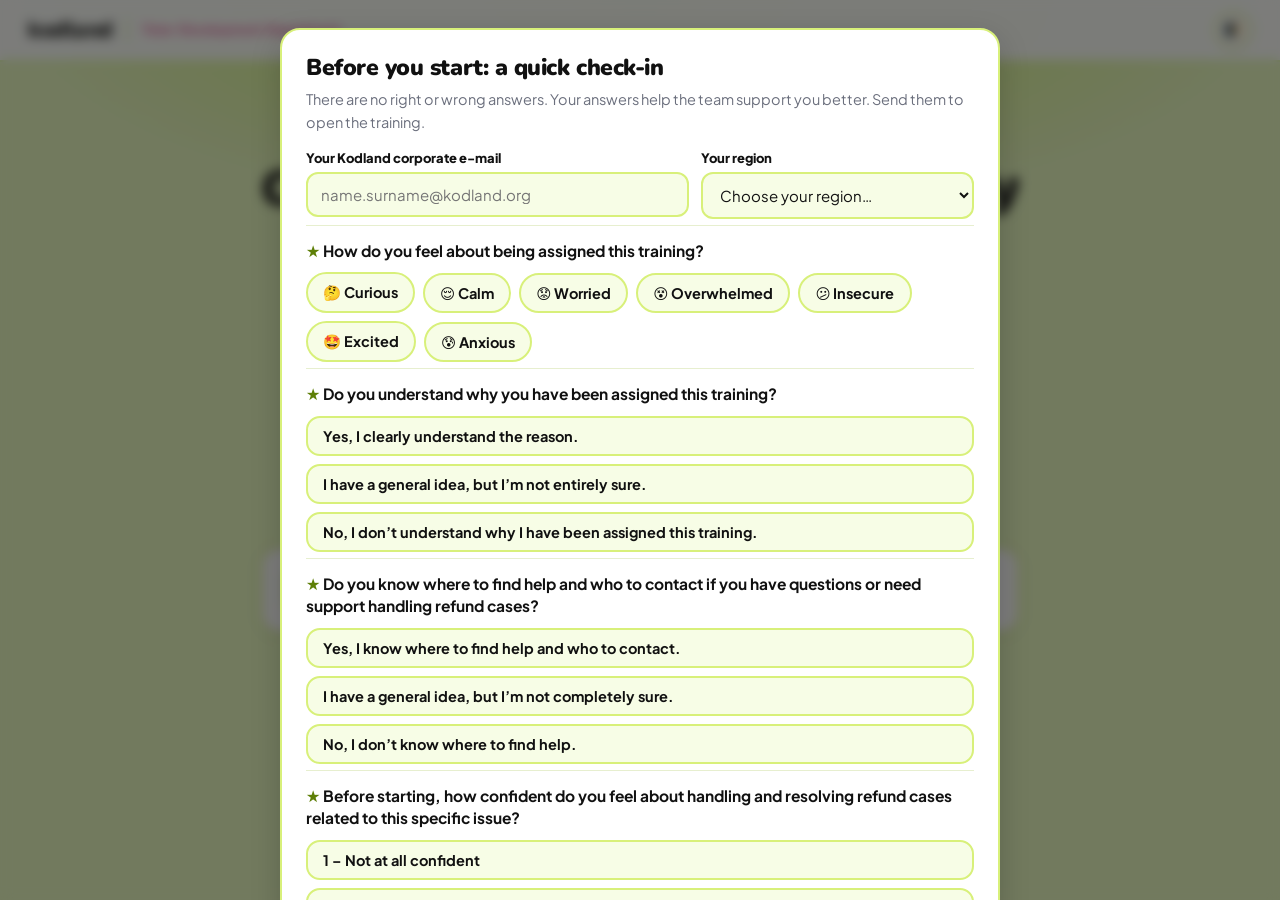
==== commit 28bf68cd: "Add files via upload" ====
--- a/index.html
+++ b/index.html
@@ -94,5 +94,6 @@
 <script>window.PROG_KEY_OVERRIDE='kl-mt-no_interest-progress'; window.HERO_ART={ill:'chat',orbs:['🎮','💡','⭐','🛟']};</script>
 <script src="assets/content-en.js"></script>
 <script src="assets/engine.js"></script>
+<script src="assets/surveys.js"></script>
 </body>
 </html>
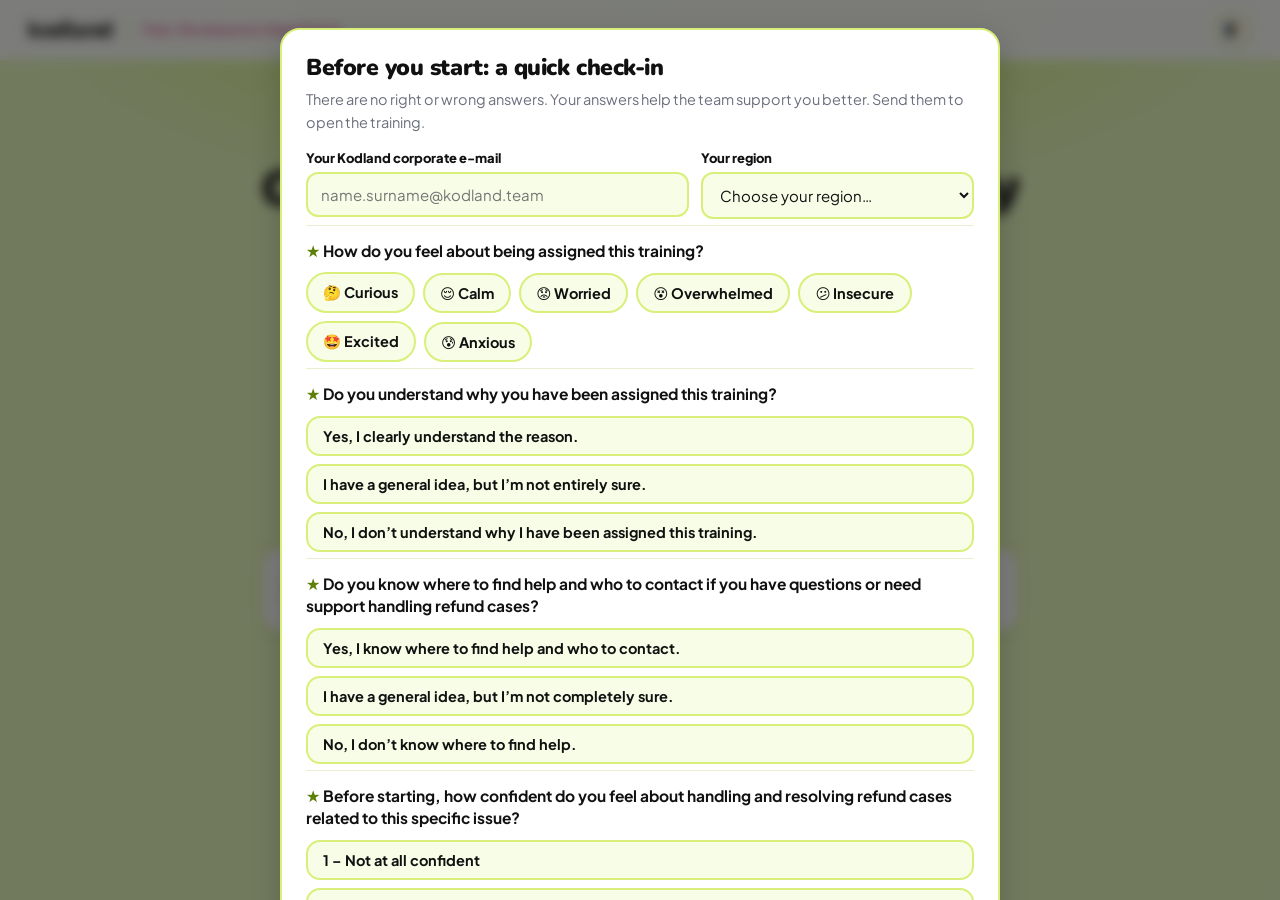
==== commit 5cc0921d: "Add files via upload" ====
--- a/index.html
+++ b/index.html
@@ -93,7 +93,7 @@
 
 <script>window.PROG_KEY_OVERRIDE='kl-mt-no_interest-progress'; window.HERO_ART={ill:'chat',orbs:['🎮','💡','⭐','🛟']};</script>
 <script src="assets/content-en.js"></script>
+<script src="assets/surveys-v2.js"></script>
 <script src="assets/engine.js"></script>
-<script src="assets/surveys.js"></script>
 </body>
 </html>
